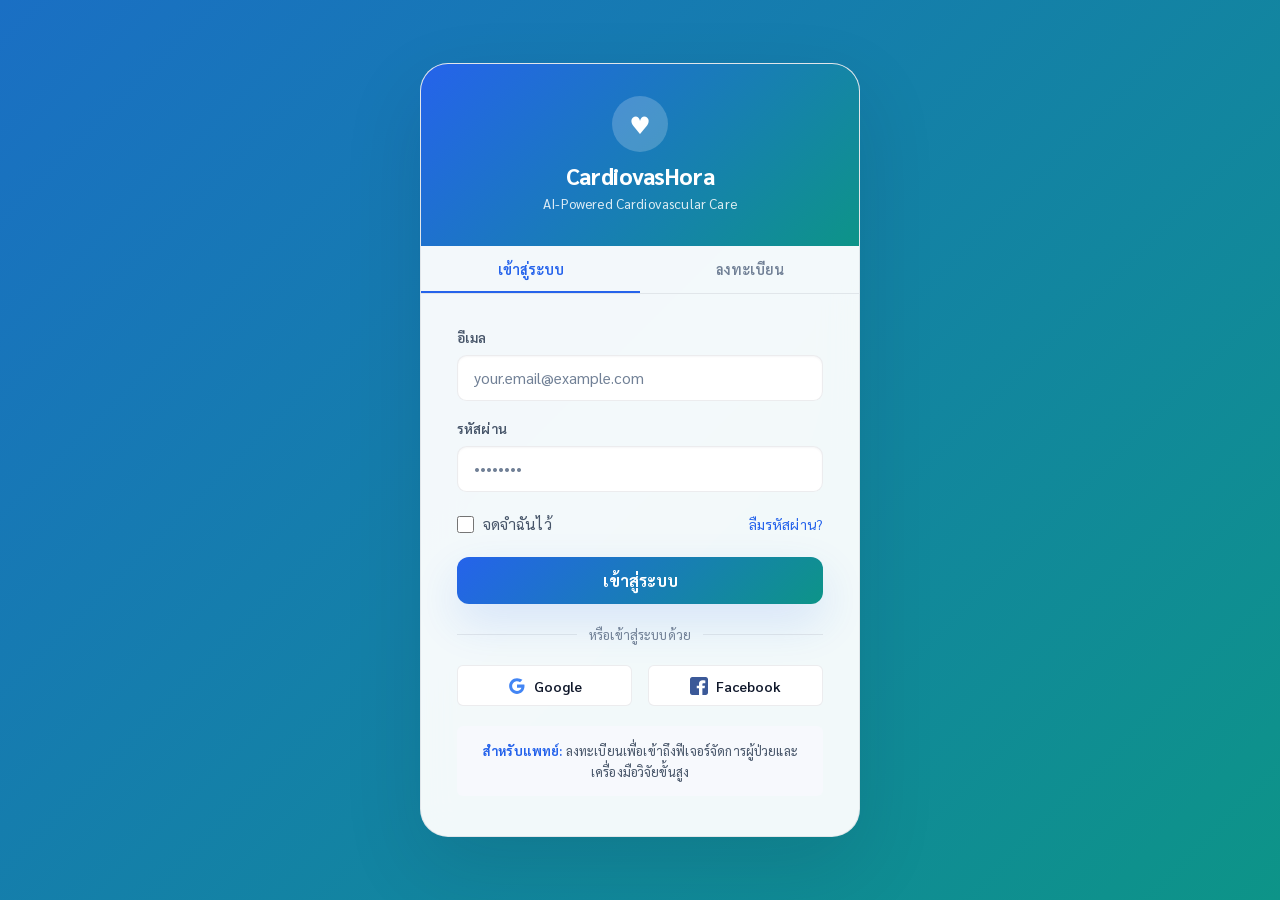
==== index.html @ c4a55812 "First Commit Website" ====
﻿<!DOCTYPE html>
<html lang="th">
<head>
  <meta charset="UTF-8">
  <meta name="viewport" content="width=device-width, initial-scale=1.0">
  <meta name="description" content="CardiovasHora — AI-Powered Cardiovascular Risk Prediction สำหรับแพทย์">
  <title>CardiovasHora | AI Cardiovascular Risk Assessment</title>
  <!-- Google Fonts -->
  <link rel="preconnect" href="https://fonts.googleapis.com">
  <link rel="preconnect" href="https://fonts.gstatic.com" crossorigin>
  <link href="https://fonts.googleapis.com/css2?family=Sarabun:wght@300;400;500;600;700;800;900&display=swap" rel="stylesheet">
  <!-- Main stylesheet -->
  <link rel="stylesheet" href="style.css">
</head>
<body>

<!-- ════════════════════════════════════════════════════════════
     NAVIGATION BAR
     ════════════════════════════════════════════════════════════ -->
<nav class="navbar" id="navbar" style="display:none" role="navigation" aria-label="Main navigation">
  <div class="container">
    <!-- Logo -->
    <a href="#intro" data-page="intro" class="nav-logo">
      <div class="logo-icon">♥</div>
      CardiovasHora
    </a>

    <!-- Desktop nav links -->
    <ul class="nav-links" role="list">
      <li><a href="#assessment" data-page="assessment">📋 ประเมินความเสี่ยง</a></li>
      <li><a href="#chatbot"    data-page="chatbot">🤖 AI Chatbot</a></li>
      <li><a href="#dashboard"  data-page="dashboard">📊 Dashboard</a></li>
    </ul>

    <!-- Actions -->
    <div class="nav-actions">
      <button class="btn-darkmode" aria-label="Toggle dark mode">🌙</button>
      <button id="logout-btn" class="btn btn-outline" style="font-size:0.82rem;padding:0.45rem 1rem">ออกจากระบบ</button>
      <!-- Hamburger -->
      <button class="nav-hamburger" id="hamburger-btn" aria-label="Open menu" aria-expanded="false">
        <span></span><span></span><span></span>
      </button>
    </div>
  </div>
</nav>

<!-- Mobile dropdown nav -->
<div id="mobile-nav" class="mobile-nav" role="navigation" aria-label="Mobile navigation">
  <a href="#assessment" data-page="assessment">📋 ประเมินความเสี่ยง</a>
  <a href="#chatbot"    data-page="chatbot">🤖 AI Chatbot</a>
  <a href="#dashboard"  data-page="dashboard">📊 Dashboard</a>
</div>


<!-- ════════════════════════════════════════════════════════════
     PAGE: LOGIN
     ════════════════════════════════════════════════════════════ -->
<section id="page-login" class="page active" aria-label="Login page">
  <div class="login-page">
    <div class="login-card">
      <!-- Card header -->
      <div class="login-header">
        <div class="logo-circle">♥</div>
        <h1>CardiovasHora</h1>
        <p>AI-Powered Cardiovascular Care</p>
      </div>

      <!-- Tabs -->
      <div class="login-tabs" role="tablist">
        <button class="login-tab active" role="tab" aria-selected="true">เข้าสู่ระบบ</button>
        <button class="login-tab"        role="tab" aria-selected="false">ลงทะเบียน</button>
      </div>

      <!-- Login form -->
      <div class="login-body">
        <form id="login-form" novalidate>
          <!-- Email -->
          <div class="form-group" style="margin-bottom:1rem">
            <label class="form-label" for="login-email">อีเมล</label>
            <input type="email" id="login-email" placeholder="your.email@example.com"
                   autocomplete="email" required>
            <span class="form-error" id="email-error" role="alert"></span>
          </div>
          <!-- Password -->
          <div class="form-group" style="margin-bottom:1.25rem">
            <label class="form-label" for="login-password">รหัสผ่าน</label>
            <input type="password" id="login-password" placeholder="••••••••"
                   autocomplete="current-password" required>
            <span class="form-error" id="password-error" role="alert"></span>
          </div>
          <!-- Remember & Forgot -->
          <div class="login-form-meta">
            <label class="remember-label" for="remember-me">
              <input type="checkbox" id="remember-me">
              <span>จดจำฉันไว้</span>
            </label>
            <a href="#" class="link-forgot">ลืมรหัสผ่าน?</a>
          </div>
          <!-- Submit -->
          <button type="submit" id="login-submit" class="btn btn-accent btn-full btn-lg">
            เข้าสู่ระบบ
          </button>
        </form>

        <!-- Or divider -->
        <div class="or-divider">หรือเข้าสู่ระบบด้วย</div>
        <div class="flex gap-2">
          <button class="social-btn">
            <svg width="18" height="18" viewBox="0 0 48 48"><path fill="#4285F4" d="M44.5 20H24v8.5h11.8C34.7 33.9 30 37 24 37c-7.2 0-13-5.8-13-13s5.8-13 13-13c3.1 0 5.9 1.1 8.1 2.9l6.4-6.4C34.6 5.1 29.6 3 24 3 12.4 3 3 12.4 3 24s9.4 21 21 21c10.5 0 20-7.5 20-21 0-1.4-.1-2.7-.5-4z"/></svg>
            Google
          </button>
          <button class="social-btn">
            <svg width="18" height="18" viewBox="0 0 48 48"><path fill="#3b5998" d="M42 0H6C2.7 0 0 2.7 0 6v36c0 3.3 2.7 6 6 6h18V30h-6v-7h6v-5c0-6 3.7-9.3 9-9.3 2.6 0 5.3.5 7.9.9v7.2h-4.4c-2.9 0-3.5 1.4-3.5 3.4V23h7l-1 7h-6v18H42c3.3 0 6-2.7 6-6V6c0-3.3-2.7-6-6-6z"/></svg>
            Facebook
          </button>
        </div>

        <div class="login-info-box">
          <strong>สำหรับแพทย์:</strong> ลงทะเบียนเพื่อเข้าถึงฟีเจอร์จัดการผู้ป่วยและเครื่องมือวิจัยขั้นสูง
        </div>
      </div>
    </div>
  </div>
</section>


<!-- ════════════════════════════════════════════════════════════
     PAGE: INTRO / LANDING
     ════════════════════════════════════════════════════════════ -->
<section id="page-intro" class="page" aria-label="Introduction page">

  <!-- Hero -->
  <div class="intro-hero">
    <div class="container">
      <div class="intro-hero-inner">
        <div>
          <span style="display:inline-flex;align-items:center;gap:0.4rem;padding:0.3rem 0.8rem;background:rgba(37,99,235,.1);color:var(--color-primary);border-radius:20px;font-size:0.78rem;font-weight:700;margin-bottom:1rem">
            ✨ AI-Powered Precision Medicine
          </span>
          <h1>AI-Powered<br>Cardiovascular Risk<br>Prediction</h1>
          <p>ทำนายความเสี่ยงการเสียชีวิตจากโรคหัวใจและหลอดเลือดใน 10 ปี<br>
             โดยใช้การวิเคราะห์ TMAO biomarker และ Machine Learning ขั้นสูง</p>
          <div style="display:flex;gap:1rem;flex-wrap:wrap">
            <button class="btn btn-accent btn-lg" data-page="assessment">
              เริ่มประเมินความเสี่ยง →
            </button>
            <button class="btn btn-outline btn-lg" data-page="chatbot">
              🔬 AI Chatbot
            </button>
          </div>
          <div class="hero-badges" style="margin-top:1.5rem">
            <div class="hero-badge">✅ ผ่านการตรวจสอบทางคลินิก</div>
            <div class="hero-badge">🔒 ปลอดภัยตามมาตรฐาน PDPA</div>
          </div>
        </div>
        <div class="hero-img-card">
          <div class="img-wrap">
           <img src="https://www.meda-clinic.com/wp-content/uploads/2025/08/healthcarevv.jpg" alt="Hero Image">
          </div>
        </div>
      </div>
    </div>
  </div>

  <!-- What is TMAO -->
  <section class="features-section" style="background:var(--bg-surface)">
    <div class="container">
      <h2 class="section-title">TMAO คืออะไร?</h2>
      <p class="section-sub">Trimethylamine N-oxide (TMAO) คือ metabolite ที่เชื่อมโยงกับโรคหัวใจและหลอดเลือด<br>
         ระบบ AI ของเราวิเคราะห์ระดับ TMAO ร่วมกับ biomarkers อื่นๆ เพื่อทำนายความเสี่ยงที่แม่นยำ</p>
      <div class="grid-3">
        <div class="feature-card">
          <div class="feature-icon" style="background:#EBF3FF">📊</div>
          <h3>Biomarker Analysis</h3>
          <p>วิเคราะห์ TMAO และ cardiovascular biomarkers อื่นๆ ด้วยเทคนิคห้องปฏิบัติการขั้นสูง</p>
        </div>
        <div class="feature-card">
          <div class="feature-icon" style="background:#E0F7F4">🤖</div>
          <h3>AI Prediction</h3>
          <p>โมเดล ML (LightGBM) ที่ฝึกด้วยข้อมูลผู้ป่วยหลายพันราย ให้ผลการประเมินเฉพาะบุคคล</p>
        </div>
        <div class="feature-card">
          <div class="feature-icon" style="background:#F3E8FF">❤️</div>
          <h3>Prevention Plans</h3>
          <p>คำแนะนำป้องกันเฉพาะบุคคลด้านการปรับพฤติกรรมการใช้ชีวิต โภชนาการ และการดูแลสุขภาพเชิงรุก</p>
        </div>
      </div>
    </div>
  </section>

  <!-- How it works -->
  <section class="how-it-works">
    <div class="container">
      <h2 class="section-title">วิธีการใช้งาน</h2>
      <p class="section-sub">ง่าย รวดเร็ว และแม่นยำ</p>
      <div class="steps-row">
        <div class="step-how">
          <div class="step-num" style="background:var(--color-primary)">1</div>
          <h3>กรอกข้อมูลสุขภาพ</h3>
          <p>กรอกประวัติการแพทย์ สัญญาณชีพ และผลตรวจทางห้องปฏิบัติการผ่านฟอร์มที่ปลอดภัย</p>
        </div>
        <div class="step-how">
          <div class="step-num" style="background:var(--color-accent)">2</div>
          <h3>AI วิเคราะห์ความเสี่ยง</h3>
          <p>อัลกอริทึม ML ขั้นสูงประมวลผลข้อมูลและคำนวณคะแนนความเสี่ยงโรคหัวใจ 10 ปี</p>
        </div>
        <div class="step-how">
          <div class="step-num" style="background:#9333EA">3</div>
          <h3>รับคำแนะนำ</h3>
          <p>รับแผนป้องกันเฉพาะบุคคลและข้อมูลเชิงลึกที่นำไปใช้งานได้จริงเพื่อปรับปรุงสุขภาพหัวใจ</p>
        </div>
      </div>
    </div>
  </section>

  <!-- Platform Features -->
  <section class="features-section">
    <div class="container">
      <h2 class="section-title">Platform Features</h2>
      <p class="section-sub">เครื่องมือที่ครบครันสำหรับแพทย์และนักวิจัย</p>
        <div class="grid-4">
        <div class="feature-card">
          <div class="feature-icon" style="background:#EBF3FF">🧠</div>
          <h3>AI Prediction</h3>
          <p>Machine learning ขั้นสูงสำหรับการประเมินความเสี่ยงที่แม่นยำ</p>
        </div>
        <div class="feature-card">
          <div class="feature-icon" style="background:#E0F7F4">📈</div>
          <h3>Explainable AI</h3>
          <p>เข้าใจปัจจัยที่มีผลต่อคะแนนความเสี่ยงของผู้ป่วยแต่ละราย</p>
        </div>
        <div class="feature-card">
          <div class="feature-icon" style="background:#FEF3C7">💊</div>
          <h3>Personalized Prevention</h3>
          <p>คำแนะนำเฉพาะบุคคลตามโปรไฟล์ความเสี่ยงของผู้ป่วย</p>
        </div>
        <div class="feature-card">
          <div class="feature-icon" style="background:#F3E8FF">✨</div>
          <h3>Research Chatbot</h3>
          <p>ถามคำถามเกี่ยวกับสุขภาพหัวใจและงานวิจัยล่าสุดได้ทันที</p>
        </div>
      </div>
    </div>
  </section>

  <!-- CTA -->
  <section class="cta-section">
    <div class="container">
      <div class="cta-box">
        <h2>พร้อมประเมินสุขภาพหัวใจแล้วหรือยัง?</h2>
        <p>เริ่มต้นประเมินความเสี่ยงโรคหัวใจด้วย AI ได้ฟรีทันที</p>
        <button class="btn btn-lg" style="background:rgba(255,255,255,.2);color:#fff;border:2px solid rgba(255,255,255,.5)" data-page="assessment">
          เริ่มประเมินฟรี →
        </button>
      </div>
    </div>
  </section>

  <!-- Footer -->
  <footer class="site-footer">
    <div class="container">
      <div class="footer-grid">
        <div class="footer-brand">
          <h3>♥ CardiovasHora</h3>
          <p>AI-powered cardiovascular risk prediction platform สำหรับบุคลากรทางการแพทย์</p>
        </div>
        <div class="footer-col">
          <h4>Platform</h4>
          <a href="#assessment" data-page="assessment">Risk Assessment</a>
          <a href="#chatbot"    data-page="chatbot">AI Chatbot</a>
          <a href="#dashboard"  data-page="dashboard">For Doctors</a>
        </div>
        <div class="footer-col">
          <h4>Resources</h4>
          <a href="#">Research</a>
          <a href="#">Documentation</a>
          <a href="#">API</a>
        </div>
        <div class="footer-col">
          <h4>Company</h4>
          <a href="#">About</a>
          <a href="#">Privacy</a>
          <a href="#">Terms</a>
        </div>
      </div>
      <div class="footer-bottom">
        <p><span class="footer-disclaimer">Medical Disclaimer:</span>
           แพลตฟอร์มนี้มีไว้เพื่อเป็นข้อมูลอ้างอิงเท่านั้น ไม่ใช่คำแนะนำทางการแพทย์</p>
        <p style="margin-top:0.5rem">© 2026 CardiovasHora. All rights reserved.</p>
      </div>
    </div>
  </footer>
</section>


<!-- ════════════════════════════════════════════════════════════
     PAGE: PATIENT ASSESSMENT FORM (Multi-step)
     ════════════════════════════════════════════════════════════ -->
<section id="page-assessment" class="page" aria-label="Risk Assessment Form">
  <div class="form-page">
    <div class="container">
      <h1 class="form-page-title">Cardiovascular Risk Assessment</h1>
      <p class="form-page-sub">กรอกข้อมูลครบทุกขั้นตอนเพื่อรับการวิเคราะห์ความเสี่ยงเฉพาะบุคคล</p>

      <!-- ── Section 1: Personal Information ── -->
      <div class="form-card form-step" id="step-personal">
        <h2 style="font-size:1.15rem;font-weight:700;margin-bottom:1.5rem">ข้อมูลส่วนตัว</h2>
        <div class="form-row">
          <div class="form-group">
            <label class="form-label" for="p-age">อายุ (ปี) <span style="color:red">*</span></label>
            <input type="number" id="p-age" placeholder="เช่น 45" min="18" max="120">
          </div>
          <div class="form-group">
            <label class="form-label" for="p-sex">เพศ <span style="color:red">*</span></label>
            <select id="p-sex">
              <option value="">เลือกเพศ</option>
              <option value="male">ชาย</option>
              <option value="female">หญิง</option>
            </select>
          </div>
        </div>
        <div class="form-row" style="margin-top:1rem">
          <div class="form-group">
            <label class="form-label" for="p-weight">น้ำหนัก (กก.) <span style="color:red">*</span></label>
            <input type="number" id="p-weight" placeholder="เช่น 75" min="20" max="300" step="0.1">
          </div>
          <div class="form-group">
            <label class="form-label" for="p-height">ส่วนสูง (ซม.) <span style="color:red">*</span></label>
            <input type="number" id="p-height" placeholder="เช่น 175" min="100" max="250">
          </div>
        </div>
        <div class="info-banner blue" style="margin-top:1rem">
          ℹ️ ค่า BMI จะถูกคำนวณอัตโนมัติ: BMI = น้ำหนัก(กก.) / ส่วนสูง(ม.)²
          <span id="bmi-display" style="font-weight:700;margin-left:0.5rem"></span>
        </div>
      </div>

      <!-- ── Section 2: Vital Signs ── -->
      <div class="form-card form-step" id="step-vitals">
        <h2 style="font-size:1.15rem;font-weight:700;margin-bottom:1.5rem">สัญญาณชีพ</h2>
        <div class="form-row">
          <div class="form-group">
            <label class="form-label" for="v-sbp">ความดันโลหิต Systolic (mmHg)</label>
            <input type="number" id="v-sbp" placeholder="เช่น 120" min="60" max="300">
          </div>
          <div class="form-group">
            <label class="form-label" for="v-dbp">ความดันโลหิต Diastolic (mmHg)</label>
            <input type="number" id="v-dbp" placeholder="เช่น 80" min="40" max="200">
          </div>
        </div>
        <div class="form-row" style="margin-top:1rem">
          <div class="form-group">
            <label class="form-label" for="v-hr">อัตราการเต้นหัวใจ (ครั้ง/นาที)</label>
            <input type="number" id="v-hr" placeholder="เช่น 72" min="30" max="250">
          </div>
          <div class="form-group">
            <label class="form-label" for="v-spo2">ความอิ่มตัวของออกซิเจน SpO₂ (%)</label>
            <input type="number" id="v-spo2" placeholder="เช่น 98" min="50" max="100" step="0.1">
          </div>
        </div>
        <div class="info-banner accent" style="margin-top:1rem">
          📊 ค่าปกติ: BP 90–120/60–80 mmHg | HR 60–100 ครั้ง/นาที | SpO₂ 95–100%
        </div>
      </div>

      <!-- ── Section 3: Medical History ── -->
      <div class="form-card form-step" id="step-history">
        <h2 style="font-size:1.15rem;font-weight:700;margin-bottom:1.5rem">ประวัติการแพทย์</h2>

        <!-- Radio group helper -->
        <div id="history-questions" style="display:flex;flex-direction:column;gap:0.75rem">
          <!-- Rows generated inline for clarity -->
          <div style="display:flex;align-items:center;justify-content:space-between;padding:1rem;background:var(--bg-elevated);border-radius:var(--radius-sm)">
            <span style="font-size:0.9rem;font-weight:500">คุณมีโรคเบาหวาน (Diabetes) หรือไม่?</span>
            <div style="display:flex;gap:1.5rem">
              <label style="display:flex;align-items:center;gap:0.4rem;cursor:pointer;font-size:0.88rem">
                <input type="radio" name="h-dm"    id="h-dm"    value="yes"> ใช่
              </label>
              <label style="display:flex;align-items:center;gap:0.4rem;cursor:pointer;font-size:0.88rem">
                <input type="radio" name="h-dm"    value="no" checked> ไม่ใช่
              </label>
            </div>
          </div>
          <div style="display:flex;align-items:center;justify-content:space-between;padding:1rem;background:var(--bg-elevated);border-radius:var(--radius-sm)">
            <span style="font-size:0.9rem;font-weight:500">คุณมีโรคความดันโลหิตสูง (Hypertension) หรือไม่?</span>
            <div style="display:flex;gap:1.5rem">
              <label style="display:flex;align-items:center;gap:0.4rem;cursor:pointer;font-size:0.88rem">
                <input type="radio" name="h-ht"    id="h-ht"    value="yes"> ใช่
              </label>
              <label style="display:flex;align-items:center;gap:0.4rem;cursor:pointer;font-size:0.88rem">
                <input type="radio" name="h-ht"    value="no" checked> ไม่ใช่
              </label>
            </div>
          </div>
          <div style="display:flex;align-items:center;justify-content:space-between;padding:1rem;background:var(--bg-elevated);border-radius:var(--radius-sm)">
            <span style="font-size:0.9rem;font-weight:500">คุณสูบบุหรี่หรือไม่?</span>
            <div style="display:flex;gap:1.5rem">
              <label style="display:flex;align-items:center;gap:0.4rem;cursor:pointer;font-size:0.88rem">
                <input type="radio" name="h-smoke"  id="h-smoke" value="yes"> ใช่
              </label>
              <label style="display:flex;align-items:center;gap:0.4rem;cursor:pointer;font-size:0.88rem">
                <input type="radio" name="h-smoke"  value="no" checked> ไม่ใช่
              </label>
            </div>
          </div>
          <div style="display:flex;align-items:center;justify-content:space-between;padding:1rem;background:var(--bg-elevated);border-radius:var(--radius-sm)">
            <span style="font-size:0.9rem;font-weight:500">คุณดื่มแอลกอฮอล์เป็นประจำหรือไม่?</span>
            <div style="display:flex;gap:1.5rem">
              <label style="display:flex;align-items:center;gap:0.4rem;cursor:pointer;font-size:0.88rem">
                <input type="radio" name="h-alc"   id="h-alc"   value="yes"> ใช่
              </label>
              <label style="display:flex;align-items:center;gap:0.4rem;cursor:pointer;font-size:0.88rem">
                <input type="radio" name="h-alc"   value="no" checked> ไม่ใช่
              </label>
            </div>
          </div>
          <div style="display:flex;align-items:center;justify-content:space-between;padding:1rem;background:var(--bg-elevated);border-radius:var(--radius-sm)">
            <span style="font-size:0.9rem;font-weight:500">คุณมีโรคไต (Kidney Disease) หรือไม่?</span>
            <div style="display:flex;gap:1.5rem">
              <label style="display:flex;align-items:center;gap:0.4rem;cursor:pointer;font-size:0.88rem">
                <input type="radio" name="h-ckd"   id="h-ckd"   value="yes"> ใช่
              </label>
              <label style="display:flex;align-items:center;gap:0.4rem;cursor:pointer;font-size:0.88rem">
                <input type="radio" name="h-ckd"   value="no" checked> ไม่ใช่
              </label>
            </div>
          </div>
        </div>
      </div>

      <!-- ── Section 4: Laboratory Data ── -->
      <div class="form-card form-step" id="step-lab">
        <div style="display:flex;align-items:center;justify-content:space-between;margin-bottom:1.5rem">
          <h2 style="font-size:1.15rem;font-weight:700">ผลตรวจห้องปฏิบัติการ</h2>

        </div>
        <div class="form-row">
          <div class="form-group">
            <label class="form-label" for="l-tmao">TMAO (μmol/L) <span style="color:red">*</span></label>
            <input type="number" id="l-tmao" placeholder="เช่น 4.5" min="0" max="100" step="0.1">
          </div>
          <div class="form-group">
            <label class="form-label" for="l-ldl">LDL Cholesterol (mg/dL)</label>
            <input type="number" id="l-ldl" placeholder="เช่น 100" min="0">
          </div>
        </div>
        <div class="form-row" style="margin-top:1rem">
          <div class="form-group">
            <label class="form-label" for="l-hdl">HDL Cholesterol (mg/dL)</label>
            <input type="number" id="l-hdl" placeholder="เช่น 50" min="0">
          </div>
          <div class="form-group">
            <label class="form-label" for="l-tg">Triglycerides (mg/dL)</label>
            <input type="number" id="l-tg" placeholder="เช่น 150" min="0">
          </div>
        </div>
        <div class="form-row" style="margin-top:1rem">
          <div class="form-group">
            <label class="form-label" for="l-hba1c">HbA1c (%)</label>
            <input type="number" id="l-hba1c" placeholder="เช่น 5.5" min="0" max="20" step="0.1">
          </div>
          <div class="form-group">
            <label class="form-label" for="l-creat">Creatinine (mg/dL)</label>
            <input type="number" id="l-creat" placeholder="เช่น 1.0" min="0" step="0.01">
          </div>
        </div>
        <div class="form-group" style="margin-top:1rem">
          <label class="form-label" for="l-hscrp">hs-CRP (mg/L)</label>
          <input type="number" id="l-hscrp" placeholder="เช่น 1.5" min="0" step="0.1">
        </div>
        <div class="info-banner accent" style="margin-top:1.25rem">
          ⚠️ <strong>TMAO คือ biomarker หลัก</strong> — ระดับ TMAO ที่สูงสัมพันธ์กับความเสี่ยงโรคหัวใจที่เพิ่มขึ้น ค่าปกติ: 2–6 μmol/L
        </div>
      </div>

      <!-- Submit Button -->
      <div class="form-nav-btns" style="max-width:700px;margin:1.5rem auto 0;justify-content:center;">
        <button class="btn btn-accent btn-lg" id="assessment-submit">
          ประเมินผลความเสี่ยง
        </button>
      </div>

    </div>
  </div>
</section>


<!-- ════════════════════════════════════════════════════════════
     PAGE: DASHBOARD
     ════════════════════════════════════════════════════════════ -->
<section id="page-dashboard" class="page" aria-label="Doctor Dashboard">

  <!-- Header -->
  <div class="dash-header">
    <div class="container">
      <div class="flex-between">
        <div>
          <h1 class="dash-title">AI Risk Assessment Results &amp; Dashboard</h1>
          <p class="dash-sub">Analytics and insights for cardiovascular risk assessment</p>
        </div>
        <div class="flex gap-2">
          <button class="btn btn-outline" style="font-size:0.82rem">🔍 Filter</button>
          <button class="btn btn-accent" style="font-size:0.82rem">⬇️ Export</button>
        </div>
      </div>
    </div>
  </div>

  <div class="dash-content">
    <div class="container">

      <!-- AI Risk Assessment Results Section -->
      <div style="margin-bottom:2rem">
        <h2 style="font-size:1.5rem;font-weight:700;margin-bottom:0.5rem">AI Risk Assessment Results</h2>
        <p style="color:var(--text-muted);margin-bottom:1.5rem">Your personalized cardiovascular risk analysis and recommendations</p>
        
        <!-- Result Card -->
        <div style="background:linear-gradient(135deg,#FF6B35 0%,#F7350F 100%);border-radius:var(--radius-lg);padding:2rem;color:white;margin-bottom:1.5rem">
          <div style="display:grid;grid-template-columns:1fr 1fr;gap:2rem;align-items:center">
            <!-- Left: Risk Gauge -->
            <div style="display:flex;flex-direction:column;align-items:center;justify-content:center">
              <h3 style="display:flex;align-items:center;gap:0.5rem;margin-bottom:1.5rem;font-size:1.1rem">
                <span>❤️</span> 10-Year Cardiovascular Mortality Risk
              </h3>
              <div style="position:relative;width:150px;height:150px;margin-bottom:1rem">
                <svg viewBox="0 0 100 100" style="width:100%;height:100%;transform:rotate(-90deg)">
                  <circle cx="50" cy="50" r="45" fill="none" stroke="rgba(255,255,255,0.2)" stroke-width="8"/>
                  <circle cx="50" cy="50" r="45" fill="none" stroke="white" stroke-width="8" stroke-dasharray="141 314" stroke-linecap="round"/>
                </svg>
                <div style="position:absolute;inset:0;display:flex;flex-direction:column;align-items:center;justify-content:center">
                  <div style="font-size:2.5rem;font-weight:800">32%</div>
                  <div style="font-size:0.9rem;opacity:0.9">High Risk</div>
                </div>
              </div>
            </div>
            
            <!-- Right: Info Boxes -->
            <div style="display:flex;flex-direction:column;gap:1rem">
              <div style="background:rgba(255,255,255,0.15);border:1px solid rgba(255,255,255,0.3);border-radius:var(--radius-md);padding:1.2rem">
                <div style="display:flex;align-items:center;gap:0.5rem;margin-bottom:0.5rem;font-size:0.9rem;opacity:0.9">
                  <span>🎯</span> AI Confidence Score
                </div>
                <div style="font-size:2rem;font-weight:700">94%</div>
                <div style="font-size:0.8rem;opacity:0.85;margin-top:0.3rem">High confidence prediction based on your data</div>
              </div>
              <div style="background:rgba(255,255,255,0.15);border:1px solid rgba(255,255,255,0.3);border-radius:var(--radius-md);padding:1.2rem">
                <div style="display:flex;align-items:center;gap:0.5rem;margin-bottom:0.5rem;font-size:0.9rem;opacity:0.9">
                  <span>⚠️</span> Risk Interpretation
                </div>
                <div style="font-size:0.95rem;line-height:1.5">Immediate consultation with a cardiologist is recommended</div>
              </div>
            </div>
          </div>
          
          <!-- Action Buttons -->
          <div style="display:flex;gap:1rem;margin-top:1.5rem;flex-wrap:wrap">
            <button class="btn" style="background:rgba(255,255,255,0.2);color:white;border:1px solid rgba(255,255,255,0.4);font-weight:600">
              ⬇️ Download PDF Report
            </button>
            <button class="btn" style="background:rgba(255,255,255,0.2);color:white;border:1px solid rgba(255,255,255,0.4);font-weight:600">
              👨‍⚕️ Share with Doctor
            </button>
            <button class="btn" style="background:rgba(255,255,255,0.2);color:white;border:1px solid rgba(255,255,255,0.4);font-weight:600">
              🔄 Reassess Risk
            </button>
          </div>
        </div>

        <!-- Personalized Recommendations -->
        <h3 style="font-size:1.2rem;font-weight:700;margin-bottom:1rem">Personalized Recommendations</h3>
        <div style="display:grid;grid-template-columns:repeat(3,1fr);gap:1.5rem;margin-bottom:1.5rem">
          <!-- Nutrition Card -->
          <div class="card">
            <div style="display:flex;align-items:center;gap:0.8rem;margin-bottom:1rem">
              <div style="width:40px;height:40px;background:#10B981;border-radius:8px;display:flex;align-items:center;justify-content:center;font-size:1.3rem">✅</div>
              <h4 style="font-weight:700;font-size:1rem">Nutrition</h4>
            </div>
            <ul style="font-size:0.9rem;line-height:1.8;color:var(--text-muted)">
              <li style="margin-bottom:0.5rem">• Reduce red meat intake (lowers TMAO)</li>
              <li style="margin-bottom:0.5rem">• Increase omega-3 fatty acids</li>
              <li style="margin-bottom:0.5rem">• Mediterranean diet recommended</li>
              <li>• Limit processed foods</li>
            </ul>
          </div>

          <!-- Exercise Card -->
          <div class="card">
            <div style="display:flex;align-items:center;gap:0.8rem;margin-bottom:1rem">
              <div style="width:40px;height:40px;background:#2563EB;border-radius:8px;display:flex;align-items:center;justify-content:center;font-size:1.3rem">🏃</div>
              <h4 style="font-weight:700;font-size:1rem">Exercise</h4>
            </div>
            <ul style="font-size:0.9rem;line-height:1.8;color:var(--text-muted)">
              <li style="margin-bottom:0.5rem">• 150 min moderate aerobic activity/week</li>
              <li style="margin-bottom:0.5rem">• Strength training 2x per week</li>
              <li style="margin-bottom:0.5rem">• Walking 10,000 steps daily</li>
              <li>• Reduce sedentary time</li>
            </ul>
          </div>

          <!-- Lifestyle Card -->
          <div class="card">
            <div style="display:flex;align-items:center;gap:0.8rem;margin-bottom:1rem">
              <div style="width:40px;height:40px;background:#9333EA;border-radius:8px;display:flex;align-items:center;justify-content:center;font-size:1.3rem">💜</div>
              <h4 style="font-weight:700;font-size:1rem">Lifestyle</h4>
            </div>
            <ul style="font-size:0.9rem;line-height:1.8;color:var(--text-muted)">
              <li style="margin-bottom:0.5rem">• Quit smoking immediately</li>
              <li style="margin-bottom:0.5rem">• Stress management techniques</li>
              <li style="margin-bottom:0.5rem">• 7–9 hours quality sleep</li>
              <li>• Regular health check-ups</li>
            </ul>
          </div>
        </div>

        <!-- Next Steps Info -->
        <div style="background:var(--bg-elevated);border-left:4px solid var(--color-primary);border-radius:var(--radius-md);padding:1rem;font-size:0.95rem">
          <strong style="color:var(--color-primary)">📅 Next Steps:</strong> <span style="color:var(--text-muted)">Schedule an appointment with a cardiologist to discuss these results and create a comprehensive prevention plan. Consider starting statin therapy and implementing dietary changes to lower TMAO levels.</span>
        </div>
        </div>

      <div style="margin-top:1.5rem">
        <h1 class="dash-title">Doctor &amp; Researcher Dashboard</h1>
        <p class="dash-sub">Analytics and insights for cardiovascular risk assessment</p>
      </div>

      <!-- Charts row 1: Stats + Risk Distribution -->
      <div class="grid-2" style="margin-bottom:1.5rem;align-items:stretch">
        <div class="card">
          <div class="card-header">
            <span class="card-title">Risk Distribution</span>
            <button class="btn btn-outline" style="font-size:0.75rem;padding:0.3rem 0.8rem">⬇️ Export</button>
          </div>
          <div id="donut-chart" style="flex:1"></div>
        </div>
        <div id="stat-cards" style="display:grid;grid-template-columns:1fr 1fr 1fr;gap:1rem">
          <!-- Rendered by Dashboard.renderStats() -->
          <div class="stat-card skeleton" style="height:150px"></div>
          <div class="stat-card skeleton" style="height:150px"></div>
          <div class="stat-card skeleton" style="height:150px"></div>
        </div>
      </div>

      <!-- Recent Assessments Table -->
      <div class="card">
        <div class="card-header">
          <span class="card-title">Recent Assessments</span>
          <div class="flex gap-2">
            <div class="search-bar">
              <span class="search-icon">🔍</span>
              <input type="text" id="patient-search" placeholder="ค้นหาผู้ป่วย..." aria-label="Search patients">
            </div>
            <button class="btn btn-outline" style="font-size:0.8rem">Filter</button>
            <button class="btn btn-outline" style="font-size:0.8rem">Export</button>
          </div>
        </div>
        <div style="overflow-x:auto">
          <table class="data-table" role="table" aria-label="Recent patient assessments">
            <thead>
              <tr>
                <th>Assessment ID</th>
                <th>ชื่อผู้ป่วย</th>
                <th>อายุ</th>
                <th>Risk Score</th>
                <th>Risk Level</th>
                <th>วันที่</th>
                <th>Actions</th>
              </tr>
            </thead>
            <tbody id="patient-tbody">
              <!-- Rendered by Dashboard.renderTable() -->
            </tbody>
          </table>
        </div>
      </div>

    </div>
  </div>
</section>


<!-- ════════════════════════════════════════════════════════════
     PAGE: AI CHATBOT
     ════════════════════════════════════════════════════════════ -->
<section id="page-chatbot" class="page" aria-label="AI Research Chatbot">
  <div class="chat-layout">

    <!-- Sidebar -->
    <aside class="chat-sidebar" aria-label="Chat suggestions">
      <div>
        <div class="chat-sidebar-title">✨ AI Research Assistant</div>
        <p style="font-size:0.8rem;color:var(--text-muted);margin-top:0.25rem">ถามคำถามเกี่ยวกับสุขภาพหัวใจและงานวิจัย</p>
      </div>

      <!-- Suggested prompts -->
      <div>
        <p class="sidebar-section-label">💡 Suggested Prompts</p>
        <div style="display:flex;flex-direction:column;gap:0.4rem">
          <button class="prompt-chip">TMAO กับโรคหัวใจสัมพันธ์กันอย่างไร?</button>
          <button class="prompt-chip">สรุปงานวิจัย cardiovascular ล่าสุด</button>
          <button class="prompt-chip">แนะนำกลยุทธ์ป้องกันสำหรับ TMAO สูง</button>
          <button class="prompt-chip">ML ทำนายความเสี่ยงโรคหัวใจอย่างไร?</button>
          <button class="prompt-chip">ทางเลือกการรักษาโรคหัวใจล่าสุด?</button>
        </div>
      </div>

      <!-- Recent research -->
      <div>
        <p class="sidebar-section-label">📚 Recent Research</p>
        <div class="research-item">
          <div class="research-item-title">TMAO and Cardiovascular Disease Risk</div>
          <div class="research-item-meta">Nature Medicine • 2024</div>
        </div>
        <div class="research-item">
          <div class="research-item-title">Machine Learning in Cardiovascular Risk Prediction</div>
          <div class="research-item-meta">JAMA Cardiology • 2025</div>
        </div>
        <div class="research-item">
          <div class="research-item-title">LightGBM for Clinical Risk Scoring</div>
          <div class="research-item-meta">Lancet Digital Health • 2025</div>
        </div>
      </div>

      <!-- Disclaimer -->
      <div style="margin-top:auto;padding:0.75rem;background:var(--bg-elevated);border-radius:var(--radius-sm);font-size:0.75rem;color:var(--text-muted)">
        📄 AI นี้ใช้ข้อมูลจากเอกสารวิทยาศาสตร์และวรรณกรรมการแพทย์เพื่อให้คำตอบที่มีหลักฐานสนับสนุน
      </div>
    </aside>

    <!-- Main chat area -->
    <div class="chat-main">
      <!-- Messages -->
      <div class="chat-messages" id="chat-messages" role="log" aria-label="Chat messages" aria-live="polite">
        <!-- Messages rendered by Chatbot.init() -->
      </div>

      <!-- Input area -->
      <div class="chat-input-area">
        <div class="chat-input-row">
          <input type="text" id="chat-input"
                 placeholder="ถามเกี่ยวกับสุขภาพหัวใจและ TMAO..."
                 aria-label="Type your message"
                 autocomplete="off">
          <button class="chat-send-btn" id="chat-send" aria-label="Send message">➤</button>
        </div>
        <p class="chat-disclaimer">AI responses are for informational purposes only and not medical advice</p>
      </div>
    </div>

  </div>
</section>


<!-- ── Main JS ─────────────────────────────────────────────── -->
<script src="app.js"></script>
</body>
</html>
---- style.css ----
/* ============================================================
   CardiovasHora — styles.css
   Design tokens, base, layout, components, dark mode, responsive
   ============================================================ */

/* ── 1. DESIGN TOKENS (CSS Custom Properties) ─────────────── */
:root {
  /* Brand palette */
  --color-primary:       #2563EB;   /* Cobalt blue */
  --color-primary-dark:  #1D4ED8;
  --color-accent:        #0D9488;   /* Teal */
  --color-accent-light:  #14B8A6;
  --color-accent-glow:   rgba(13, 148, 136, 0.15);

  /* Gradient hero */
  --gradient-hero: linear-gradient(135deg, #1a6fc4 0%, #0d9488 100%);
  --gradient-card: linear-gradient(135deg, #2563EB 0%, #0D9488 100%);

  /* Risk colours */
  --risk-low:       #10B981;
  --risk-moderate:  #F59E0B;
  --risk-high:      #EF4444;
  --risk-veryhigh:  #DC2626;

  /* Neutral scale — Light mode */
  --bg-base:        #F0F4F8;
  --bg-surface:     #FFFFFF;
  --bg-elevated:    #F7F9FD;
  --bg-nav:         #FFFFFF;
  --border:         rgba(15,23,42,.08);
  --text-primary:   #0F172A;
  --text-secondary: #475569;
  --text-muted:     #718096;
  --shadow-sm:      0 12px 30px rgba(15,23,42,.06);
  --shadow-md:      0 20px 60px rgba(15,23,42,.09);
  --shadow-lg:      0 30px 90px rgba(15,23,42,.12);
  --surface-glow:   rgba(37,99,235,.08);

  /* Typography */
  --font-display: 'Sarabun', 'Inter', 'Segoe UI', system-ui, sans-serif;
  --font-body:    'Sarabun', 'Inter', 'Segoe UI', system-ui, sans-serif;
  --font-mono:    'JetBrains Mono', 'Fira Code', monospace;

  /* Spacing */
  --radius-sm:  6px;
  --radius-md:  12px;
  --radius-lg:  20px;
  --radius-xl:  28px;

  /* Transitions */
  --transition: 0.2s ease;
}

/* ── Dark Mode tokens ─────────────────────────────────────── */
[data-theme="dark"] {
  --bg-base:        #070B16;
  --bg-surface:     rgba(15,23,42,.96);
  --bg-elevated:    rgba(8,18,35,.96);
  --bg-nav:         rgba(10,18,36,.98);
  --border:         rgba(255,255,255,.08);
  --text-primary:   #F8FAFC;
  --text-secondary: #CBD5E1;
  --text-muted:     #94A3B8;
  --shadow-sm:      0 10px 28px rgba(0,0,0,.35);
  --shadow-md:      0 18px 50px rgba(0,0,0,.45);
  --shadow-lg:      0 30px 90px rgba(0,0,0,.55);
}

[data-theme="dark"] .login-page {
  background: linear-gradient(180deg, rgba(7,11,22,.95) 0%, rgba(10,18,36,.96) 50%, rgba(7,11,22,.98) 100%);
}

[data-theme="dark"] .login-header {
  background: linear-gradient(135deg, rgba(37,99,235,.96) 0%, rgba(13,148,136,.92) 100%);
}

[data-theme="dark"] input,
[data-theme="dark"] select,
[data-theme="dark"] textarea {
  background: rgba(255,255,255,.05);
  border-color: rgba(255,255,255,.1);
  color: var(--text-primary);
  box-shadow: inset 0 1px 2px rgba(255,255,255,.05);
}

[data-theme="dark"] input:focus,
[data-theme="dark"] select:focus,
[data-theme="dark"] textarea:focus {
  border-color: rgba(37,99,235,.6);
  box-shadow: 0 0 0 3px rgba(37,99,235,.18);
}

[data-theme="dark"] .btn-outline {
  background: rgba(255,255,255,.04);
  border-color: rgba(255,255,255,.12);
  color: var(--text-primary);
}

/* ── 2. RESET & BASE ──────────────────────────────────────── */
*, *::before, *::after { box-sizing: border-box; margin: 0; padding: 0; }

html { scroll-behavior: smooth; font-size: 16px; color-scheme: light; }

body {
  font-family: var(--font-body);
  font-weight: 400;
  letter-spacing: 0.01em;
  background: var(--bg-base);
  color: var(--text-primary);
  line-height: 1.65;
  transition: background var(--transition), color var(--transition);
  min-height: 100vh;
  text-rendering: optimizeLegibility;
  -webkit-font-smoothing: antialiased;
  -moz-osx-font-smoothing: grayscale;
}

[data-theme="dark"] html { color-scheme: dark; }

[data-theme="dark"] body {
  background: radial-gradient(circle at top left, rgba(37,99,235,.14), transparent 22%),
              radial-gradient(circle at bottom right, rgba(16,185,129,.1), transparent 20%),
              var(--bg-base);
}

img { max-width: 100%; display: block; }
a { color: inherit; text-decoration: none; }
button { cursor: pointer; font-family: inherit; border: none; outline: none; }
input, select, textarea {
  font-family: inherit;
  color: var(--text-primary);
  background: rgba(255,255,255,.92);
  border: 1px solid var(--border);
  border-radius: calc(var(--radius-md) * 0.8);
  padding: 0.75rem 1rem;
  width: 100%;
  font-size: 0.96rem;
  transition: border-color var(--transition), box-shadow var(--transition), transform var(--transition);
  outline: none;
  box-shadow: inset 0 1px 2px rgba(15,23,42,.04);
  backdrop-filter: blur(10px);
}
input:focus, select:focus, textarea:focus {
  border-color: var(--color-accent);
  box-shadow: 0 10px 30px rgba(13,148,136,.18);
}
input::placeholder { color: var(--text-muted); }

h1, h2, h3, h4, h5, h6 {
  font-family: var(--font-display);
  letter-spacing: -0.02em;
  margin: 0;
}

h1 { font-weight: 900; line-height: 1.05; }
h2, h3, h4 { font-weight: 800; }

/* ── 3. LAYOUT UTILITIES ──────────────────────────────────── */
.container { max-width: 1200px; margin: 0 auto; padding: 0 1.5rem; }
.grid-2 { display: grid; grid-template-columns: 1fr 1fr; gap: 1.5rem; }
.grid-3 { display: grid; grid-template-columns: repeat(3, 1fr); gap: 1.5rem; }
.grid-4 { display: grid; grid-template-columns: repeat(4, 1fr); gap: 1.25rem; }
.flex { display: flex; }
.flex-center { display: flex; align-items: center; justify-content: center; }
.flex-between { display: flex; align-items: center; justify-content: space-between; }
.gap-1 { gap: 0.5rem; }
.gap-2 { gap: 1rem; }
.gap-3 { gap: 1.5rem; }
.mt-1 { margin-top: 0.5rem; }
.mt-2 { margin-top: 1rem; }
.mt-3 { margin-top: 1.5rem; }
.text-center { text-align: center; }
.text-sm { font-size: 0.85rem; }
.text-muted { color: var(--text-muted); }
.hidden { display: none !important; }

/* ── 4. PAGE ROUTING ─────────────────────────────────────── */
/* Each page section hidden by default, activated via JS */
.page { display: none; min-height: calc(100vh - 64px); }
.page.active { display: block; }

/* ── 5. NAVIGATION ────────────────────────────────────────── */
.navbar {
  position: sticky;
  top: 0;
  z-index: 100;
  background: var(--bg-nav);
  border-bottom: 1px solid var(--border);
  box-shadow: var(--shadow-sm);
  height: 64px;
  display: flex;
  align-items: center;
  transition: background var(--transition);
}
.navbar .container {
  display: flex;
  align-items: center;
  justify-content: space-between;
  width: 100%;
}
.nav-logo {
  display: flex;
  align-items: center;
  gap: 0.6rem;
  font-weight: 700;
  font-size: 1.15rem;
  color: var(--color-primary);
}
.nav-logo .logo-icon {
  width: 36px; height: 36px;
  background: var(--gradient-card);
  border-radius: 10px;
  display: flex; align-items: center; justify-content: center;
  color: #fff; font-size: 1.1rem;
}
.nav-links {
  display: flex;
  align-items: center;
  gap: 0.25rem;
  list-style: none;
}
.nav-links a {
  display: flex; align-items: center; gap: 0.4rem;
  padding: 0.45rem 0.9rem;
  border-radius: var(--radius-sm);
  font-size: 0.9rem;
  font-weight: 500;
  color: var(--text-secondary);
  transition: background var(--transition), color var(--transition);
}
.nav-links a:hover,
.nav-links a.active {
  background: var(--bg-elevated);
  color: var(--color-primary);
}
.nav-actions {
  display: flex;
  align-items: center;
  gap: 0.75rem;
}

/* Dark mode toggle */
.btn-darkmode {
  width: 38px; height: 38px;
  border-radius: 50%;
  background: var(--bg-elevated);
  border: 1px solid var(--border);
  color: var(--text-secondary);
  font-size: 1rem;
  display: flex; align-items: center; justify-content: center;
  transition: background var(--transition), color var(--transition);
}
.btn-darkmode:hover { background: var(--border); }

/* Hamburger (mobile) */
.nav-hamburger {
  display: none;
  flex-direction: column;
  gap: 5px;
  background: none;
  border: none;
  cursor: pointer;
  padding: 4px;
}
.nav-hamburger span {
  display: block;
  width: 24px; height: 2px;
  background: var(--text-secondary);
  border-radius: 2px;
  transition: var(--transition);
}
.mobile-nav {
  display: none;
  position: fixed;
  top: 64px; left: 0; right: 0;
  background: var(--bg-nav);
  border-bottom: 1px solid var(--border);
  padding: 1rem 1.5rem;
  z-index: 99;
  box-shadow: var(--shadow-md);
}
.mobile-nav.open { display: block; }
.mobile-nav a {
  display: flex; align-items: center; gap: 0.5rem;
  padding: 0.75rem 0;
  border-bottom: 1px solid var(--border);
  color: var(--text-secondary);
  font-weight: 500;
}
.mobile-nav a:last-child { border-bottom: none; }

/* ── 6. BUTTONS ───────────────────────────────────────────── */
.btn {
  display: inline-flex;
  align-items: center;
  justify-content: center;
  gap: 0.4rem;
  padding: 0.9rem 1.75rem;
  border-radius: 999px;
  font-size: 0.95rem;
  font-weight: 700;
  transition: transform var(--transition), box-shadow var(--transition), background var(--transition);
  cursor: pointer;
}
.btn-primary {
  background: var(--color-primary);
  color: #fff;
  border: none;
  box-shadow: 0 18px 45px rgba(37,99,235,.18);
}
.btn-primary:hover { background: var(--color-primary-dark); transform: translateY(-1px); box-shadow: var(--shadow-md); }
.btn-accent {
  background: var(--gradient-card);
  color: #fff;
  border: none;
  box-shadow: 0 18px 45px rgba(37,99,235,.14);
}
.btn-accent:hover { opacity: 0.95; transform: translateY(-1px); box-shadow: var(--shadow-lg); }
.btn-outline {
  background: rgba(255,255,255,.9);
  color: var(--text-primary);
  border: 1.5px solid rgba(15,23,42,.12);
  box-shadow: inset 0 1px 2px rgba(15,23,42,.04);
}
.btn-outline:hover { background: var(--bg-elevated); }
.btn-danger { background: var(--risk-high); color: #fff; border: none; }
.btn-lg { padding: 0.8rem 2rem; font-size: 1rem; border-radius: var(--radius-md); }
.btn-full { width: 100%; }

/* ── 7. CARDS ─────────────────────────────────────────────── */
.card {
  background: var(--bg-surface);
  border: 1px solid var(--border);
  border-radius: var(--radius-lg);
  padding: 1.5rem;
  box-shadow: var(--shadow-md);
  transition: background var(--transition), border-color var(--transition), transform var(--transition);
}

[data-theme="dark"] .card,
[data-theme="dark"] .feature-card,
[data-theme="dark"] .stat-card,
[data-theme="dark"] .form-card,
[data-theme="dark"] .login-card,
[data-theme="dark"] .chat-sidebar,
[data-theme="dark"] .chat-main,
[data-theme="dark"] .search-bar,
[data-theme="dark"] .step-how,
[data-theme="dark"] .hero-img-card {
  background: rgba(15,23,42,.88);
  border-color: rgba(255,255,255,.08);
}

[data-theme="dark"] .feature-card:hover,
[data-theme="dark"] .card:hover,
[data-theme="dark"] .form-card:hover,
[data-theme="dark"] .login-card:hover {
  box-shadow: 0 32px 90px rgba(0,0,0,.45);
}
.card:hover, .feature-card:hover, .stat-card:hover, .form-card:hover, .login-card:hover {
  transform: translateY(-3px);
}
.card-header {
  display: flex;
  align-items: center;
  justify-content: space-between;
  margin-bottom: 1.25rem;
}
.card-title {
  font-size: 1rem;
  font-weight: 700;
  color: var(--text-primary);
}

/* ── 8. STAT CARDS (Dashboard KPI) ───────────────────────── */
.stat-card {
  background: var(--bg-surface);
  border: 1px solid var(--border);
  border-radius: var(--radius-md);
  padding: 1.25rem 1.5rem;
  box-shadow: var(--shadow-sm);
  display: flex;
  flex-direction: column;
  gap: 0.5rem;
}
/* make KPI cards interactive on hover and click */
.stat-card { cursor: pointer; }
.stat-card:focus { outline: 3px solid rgba(37,99,235,.12); outline-offset: 4px; }
.stat-card.active {
  transform: translateY(-6px) scale(1.02);
  box-shadow: 0 32px 90px rgba(13,148,136,.12);
}
.stat-card .stat-icon {
  width: 44px; height: 44px;
  border-radius: 10px;
  display: flex; align-items: center; justify-content: center;
  font-size: 1.2rem;
  margin-bottom: 0.25rem;
}
.stat-card .stat-value {
  font-size: 1.9rem;
  font-weight: 800;
  line-height: 1;
  color: var(--text-primary);
}
.stat-card .stat-label {
  font-size: 0.8rem;
  color: var(--text-muted);
  font-weight: 500;
}
.stat-card .stat-change {
  font-size: 0.78rem;
  font-weight: 600;
  color: var(--risk-low);
}
.stat-card .stat-badge {
  display: inline-block;
  padding: 0.15rem 0.6rem;
  border-radius: 20px;
  font-size: 0.72rem;
  font-weight: 700;
}

/* ── 9. BADGE / RISK PILL ─────────────────────────────────── */
.badge {
  display: inline-flex;
  align-items: center;
  padding: 0.2rem 0.7rem;
  border-radius: 20px;
  font-size: 0.75rem;
  font-weight: 700;
}
.badge-low      { background: rgba(16,185,129,.15); color: #059669; }
.badge-moderate { background: rgba(245,158,11,.15); color: #D97706; }
.badge-high     { background: rgba(239,68,68,.15);  color: #DC2626; }
.badge-veryhigh { background: rgba(220,38,38,.15);  color: #B91C1C; }

/* ── 10. FORM STYLES ──────────────────────────────────────── */
.form-group { display: flex; flex-direction: column; gap: 0.4rem; }
.form-label {
  font-size: 0.85rem;
  font-weight: 600;
  color: var(--text-secondary);
}
.form-row { display: grid; grid-template-columns: 1fr 1fr; gap: 1rem; }
.form-hint {
  font-size: 0.78rem;
  color: var(--text-muted);
}
.form-error {
  font-size: 0.78rem;
  color: var(--risk-high);
  display: none;
}
.form-error.visible { display: block; }
.input-invalid { border-color: var(--risk-high) !important; }

/* Step progress */
.step-bar {
  display: flex;
  align-items: center;
  justify-content: center;
  gap: 0;
  margin-bottom: 2rem;
}
.step-item {
  display: flex;
  flex-direction: column;
  align-items: center;
  position: relative;
  flex: 1;
}
.step-item:not(:last-child)::after {
  content: '';
  position: absolute;
  top: 22px;
  left: 50%;
  width: 100%;
  height: 3px;
  background: var(--border);
  z-index: 0;
}
.step-item.completed:not(:last-child)::after { background: var(--color-accent); }
.step-circle {
  width: 44px; height: 44px;
  border-radius: 50%;
  background: var(--bg-elevated);
  border: 2px solid var(--border);
  display: flex; align-items: center; justify-content: center;
  font-size: 1.1rem;
  z-index: 1;
  position: relative;
  transition: all var(--transition);
}
.step-item.active .step-circle {
  background: var(--gradient-card);
  border-color: transparent;
  color: #fff;
  box-shadow: 0 0 0 4px var(--color-accent-glow);
}
.step-item.completed .step-circle {
  background: var(--color-accent);
  border-color: transparent;
  color: #fff;
}
.step-label {
  font-size: 0.72rem;
  font-weight: 600;
  margin-top: 0.4rem;
  color: var(--text-muted);
}
.step-item.active .step-label { color: var(--color-accent); }

/* ── 11. TABLE ────────────────────────────────────────────── */
.data-table {
  width: 100%;
  border-collapse: collapse;
  font-size: 0.88rem;
}
.data-table thead th {
  text-align: left;
  padding: 0.75rem 1rem;
  font-size: 0.75rem;
  font-weight: 700;
  text-transform: uppercase;
  letter-spacing: 0.05em;
  color: var(--text-muted);
  border-bottom: 1.5px solid var(--border);
}
.data-table tbody tr {
  border-bottom: 1px solid var(--border);
  transition: background var(--transition);
}
.data-table tbody tr:hover { background: var(--bg-elevated); }
.data-table tbody td { padding: 0.9rem 1rem; color: var(--text-secondary); }
.data-table tbody td:first-child { color: var(--text-muted); font-family: var(--font-mono); font-size: 0.8rem; }
.data-table tbody td.patient-name { font-weight: 600; color: var(--text-primary); }

/* ── 12. CHART PLACEHOLDERS ───────────────────────────────── */
.chart-wrap {
  position: relative;
  width: 100%;
}

/* Bar chart (CSS only for mock) */
.bar-chart { display: flex; flex-direction: column; gap: 0.75rem; }
.bar-row { display: flex; align-items: center; gap: 1rem; }
.bar-label { font-size: 0.82rem; font-weight: 600; color: var(--text-secondary); width: 80px; text-align: right; flex-shrink: 0; }
.bar-track { flex: 1; height: 24px; background: var(--bg-elevated); border-radius: 6px; overflow: hidden; }
.bar-fill {
  height: 100%;
  background: var(--color-accent);
  border-radius: 6px;
  transition: width 1s cubic-bezier(.16,1,.3,1);
}
.bar-val { font-size: 0.78rem; font-weight: 700; color: var(--text-secondary); width: 30px; }

/* Donut mock */
.donut-wrap { display: flex; align-items: center; gap: 2rem; flex-wrap: wrap; }
.donut-svg-wrap { flex-shrink: 0; }
.donut-legend { display: flex; flex-direction: column; gap: 0.6rem; }
.legend-item { display: flex; align-items: center; gap: 0.5rem; font-size: 0.82rem; color: var(--text-secondary); }
.legend-dot { width: 12px; height: 12px; border-radius: 50%; flex-shrink: 0; }

/* Line chart (SVG inline) */
.line-chart-svg { width: 100%; height: 180px; }

/* ROC curve */
.roc-svg { width: 100%; height: 200px; }

/* Metric bars */
.metric-bars { display: flex; align-items: flex-end; gap: 1rem; height: 160px; }
.metric-bar-col { display: flex; flex-direction: column; align-items: center; gap: 0.4rem; flex: 1; }
.metric-bar-fill {
  width: 100%;
  background: var(--color-primary);
  border-radius: 4px 4px 0 0;
  transition: height 1s cubic-bezier(.16,1,.3,1);
}
.metric-bar-lbl { font-size: 0.7rem; color: var(--text-muted); text-align: center; }
.metric-bar-val { font-size: 0.78rem; font-weight: 700; color: var(--text-primary); }

/* ── 13. CHATBOT ──────────────────────────────────────────── */
.chat-layout {
  display: grid;
  grid-template-columns: 260px 1fr;
  gap: 0;
  height: calc(100vh - 64px);
  overflow: hidden;
}
.chat-sidebar {
  background: var(--bg-surface);
  border-right: 1px solid var(--border);
  padding: 1.5rem 1rem;
  overflow-y: auto;
  display: flex;
  flex-direction: column;
  gap: 1.25rem;
}
.chat-sidebar-title {
  font-size: 1rem;
  font-weight: 700;
  display: flex;
  align-items: center;
  gap: 0.5rem;
}
.chat-main {
  display: flex;
  flex-direction: column;
  height: 100%;
  overflow: hidden;
}
.chat-messages {
  flex: 1;
  overflow-y: auto;
  padding: 1.5rem;
  display: flex;
  flex-direction: column;
  gap: 1rem;
}
.chat-bubble-wrap {
  display: flex;
  gap: 0.75rem;
  align-items: flex-start;
}
.chat-bubble-wrap.user { flex-direction: row-reverse; }
.chat-avatar {
  width: 36px; height: 36px;
  border-radius: 50%;
  flex-shrink: 0;
  display: flex; align-items: center; justify-content: center;
  font-size: 0.9rem;
  font-weight: 700;
}
.chat-avatar.ai { background: var(--gradient-card); color: #fff; }
.chat-avatar.user-av { background: var(--color-primary); color: #fff; }
.chat-bubble {
  max-width: 70%;
  padding: 0.85rem 1.1rem;
  border-radius: var(--radius-md);
  font-size: 0.9rem;
  line-height: 1.6;
}
.chat-bubble.ai {
  background: var(--bg-elevated);
  border: 1px solid var(--border);
  border-top-left-radius: 4px;
  color: var(--text-primary);
}
.chat-bubble.user {
  background: var(--color-primary);
  color: #fff;
  border-top-right-radius: 4px;
}
.chat-input-area {
  border-top: 1px solid var(--border);
  padding: 1rem 1.5rem;
  background: var(--bg-surface);
}
.chat-input-row {
  display: flex;
  gap: 0.75rem;
  align-items: center;
}
.chat-input-row input {
  flex: 1;
  border-radius: var(--radius-lg);
  padding: 0.75rem 1.25rem;
}
.chat-send-btn {
  width: 44px; height: 44px;
  border-radius: 50%;
  background: var(--gradient-card);
  color: #fff;
  display: flex; align-items: center; justify-content: center;
  font-size: 1.1rem;
  flex-shrink: 0;
  border: none;
  cursor: pointer;
  transition: opacity var(--transition);
}
.chat-send-btn:hover { opacity: 0.85; }
.chat-disclaimer {
  text-align: center;
  font-size: 0.72rem;
  color: var(--text-muted);
  margin-top: 0.5rem;
}
.prompt-chip {
  padding: 0.5rem 0.75rem;
  border-radius: var(--radius-sm);
  background: var(--bg-elevated);
  border: 1px solid var(--border);
  font-size: 0.8rem;
  color: var(--text-secondary);
  cursor: pointer;
  text-align: left;
  transition: background var(--transition), border-color var(--transition);
}
.prompt-chip:hover { border-color: var(--color-accent); color: var(--color-accent); background: var(--color-accent-glow); }
.sidebar-section-label {
  font-size: 0.72rem;
  font-weight: 700;
  text-transform: uppercase;
  letter-spacing: 0.05em;
  color: var(--text-muted);
  margin-bottom: 0.5rem;
}
.research-item {
  padding: 0.6rem 0.75rem;
  border-radius: var(--radius-sm);
  background: var(--bg-elevated);
  border: 1px solid var(--border);
  margin-bottom: 0.5rem;
}
.research-item-title { font-size: 0.8rem; font-weight: 600; color: var(--text-primary); }
.research-item-meta  { font-size: 0.72rem; color: var(--text-muted); margin-top: 0.2rem; }
.typing-indicator { display: flex; gap: 4px; align-items: center; padding: 0.85rem 1.1rem; }
.typing-dot {
  width: 8px; height: 8px;
  border-radius: 50%;
  background: var(--text-muted);
  animation: typing-bounce 1.2s infinite;
}
.typing-dot:nth-child(2) { animation-delay: 0.2s; }
.typing-dot:nth-child(3) { animation-delay: 0.4s; }
@keyframes typing-bounce {
  0%, 100% { transform: translateY(0); opacity: 0.4; }
  50%       { transform: translateY(-6px); opacity: 1; }
}

/* ── 14. LOGIN PAGE ───────────────────────────────────────── */
.login-page {
  min-height: 100vh;
  background: var(--gradient-hero);
  display: flex;
  align-items: center;
  justify-content: center;
  padding: 2rem 1rem;
}
.login-card {
  background: rgba(255,255,255,.95);
  border: 1px solid rgba(15,23,42,.08);
  border-radius: var(--radius-xl);
  width: 100%;
  max-width: 440px;
  overflow: hidden;
  box-shadow: 0 30px 80px rgba(15,23,42,.12);
  backdrop-filter: blur(18px);
}
.login-header {
  background: var(--gradient-card);
  padding: 2rem;
  text-align: center;
  color: #fff;
}
.login-header .logo-circle {
  width: 56px; height: 56px;
  background: rgba(255,255,255,.2);
  border-radius: 50%;
  display: flex; align-items: center; justify-content: center;
  font-size: 1.5rem;
  margin: 0 auto 0.75rem;
}
.login-header h1 { font-size: 1.4rem; font-weight: 800; }
.login-header p  { font-size: 0.85rem; opacity: 0.85; margin-top: 0.25rem; }
.login-tabs {
  display: grid;
  grid-template-columns: 1fr 1fr;
  border-bottom: 1px solid var(--border);
}
.login-tab {
  padding: 0.85rem;
  text-align: center;
  font-size: 0.9rem;
  font-weight: 600;
  color: var(--text-muted);
  background: none;
  border: none;
  border-bottom: 2.5px solid transparent;
  transition: all var(--transition);
  cursor: pointer;
}
.login-tab.active { color: var(--color-primary); border-bottom-color: var(--color-primary); }
.login-body { padding: 2rem 2.25rem 2.5rem; }
.login-form-meta {
  display: flex;
  align-items: center;
  justify-content: space-between;
  gap: 1rem;
  flex-wrap: wrap;
  margin-bottom: 1.25rem;
}
.remember-label {
  display: inline-flex;
  align-items: center;
  gap: 0.55rem;
  white-space: nowrap;
  font-size: 0.95rem;
  color: var(--text-secondary);
  cursor: pointer;
}
.remember-label input {
  width: 1.05rem;
  height: 1.05rem;
  accent-color: var(--color-primary);
  border-radius: 4px;
}
.link-forgot {
  font-size: 0.88rem;
  color: var(--color-primary);
  white-space: nowrap;
}
.social-btn {
  flex: 1;
  display: flex;
  align-items: center;
  justify-content: center;
  gap: 0.5rem;
  padding: 0.65rem;
  border: 1.5px solid var(--border);
  border-radius: var(--radius-sm);
  font-size: 0.88rem;
  font-weight: 600;
  background: var(--bg-surface);
  color: var(--text-primary);
  cursor: pointer;
  transition: background var(--transition);
}
.social-btn:hover { background: var(--bg-elevated); }
.or-divider {
  display: flex;
  align-items: center;
  gap: 0.75rem;
  color: var(--text-muted);
  font-size: 0.82rem;
  margin: 1.25rem 0;
}
.or-divider::before, .or-divider::after {
  content: '';
  flex: 1;
  height: 1px;
  background: var(--border);
}
.login-info-box {
  margin-top: 1.25rem;
  padding: 0.85rem 1rem;
  background: var(--bg-elevated);
  border-radius: var(--radius-sm);
  font-size: 0.8rem;
  color: var(--text-secondary);
  text-align: center;
}
.login-info-box strong { color: var(--color-primary); }

/* ── 15. INTRO / LANDING ──────────────────────────────────── */
.intro-hero {
  background: linear-gradient(135deg, #EBF3FF 0%, #E0F4F1 100%);
  padding: 5rem 0 4rem;
}
[data-theme="dark"] .intro-hero {
  background: linear-gradient(135deg, #0F172A 0%, #0B1F1C 100%);
}
.intro-hero-inner {
  display: grid;
  grid-template-columns: 1fr 1fr;
  gap: 3rem;
  align-items: center;
}
.intro-hero h1 {
  font-size: 2.75rem;
  font-weight: 800;
  line-height: 1.15;
  color: var(--color-primary);
  margin-bottom: 1rem;
}
.intro-hero p {
  font-size: 1.05rem;
  color: var(--text-secondary);
  margin-bottom: 2rem;
  line-height: 1.7;
}
.hero-badges {
  display: flex;
  gap: 1rem;
  flex-wrap: wrap;
  margin-top: 1rem;
}
.hero-badge {
  display: flex;
  align-items: center;
  gap: 0.4rem;
  font-size: 0.8rem;
  font-weight: 600;
  color: var(--text-secondary);
}
.hero-img-card {
  border-radius: var(--radius-xl);
  overflow: hidden;
  box-shadow: 0 30px 90px rgba(13,148,136,.18);
  aspect-ratio: 16/10;
  background: linear-gradient(140deg, rgba(37,99,235,.96) 0%, rgba(13,148,136,.92) 100%);
  display: flex;
  align-items: center;
  justify-content: center;
  color: rgba(255,255,255,.3);
  font-size: 4rem;
  position: relative;
  transition: transform 0.6s cubic-bezier(.2,.9,.3,1), box-shadow 0.6s cubic-bezier(.2,.9,.3,1);
  animation: fadeUp 0.7s cubic-bezier(.2,.9,.3,1) both;
}

.hero-img-card:hover {
  transform: translateY(-6px) scale(1.02);
  box-shadow: 0 40px 120px rgba(13,148,136,.22);
}

.hero-img-card .img-wrap {
  width: 100%;
  height: 100%;
  display: block;
}

.hero-img-card img {
  width: 100%;
  height: 100%;
  object-fit: cover;
  display: block;
  transition: transform 0.8s cubic-bezier(.2,.9,.3,1);
}

.hero-img-card:hover img { transform: scale(1.06); }

@keyframes fadeUp {
  from { opacity: 0; transform: translateY(10px); }
  to   { opacity: 1; transform: translateY(0); }
}

@media (prefers-reduced-motion: reduce) {
  .hero-img-card, .hero-img-card img { transition: none; animation: none; transform: none; }
}
.features-section { padding: 4rem 0; }
.section-title {
  font-size: 1.9rem;
  font-weight: 800;
  color: var(--color-primary);
  text-align: center;
  margin-bottom: 0.5rem;
}
.section-sub {
  text-align: center;
  color: var(--text-secondary);
  font-size: 1rem;
  margin-bottom: 2.5rem;
}
.feature-card {
  background: var(--bg-surface);
  border: 1px solid rgba(15,23,42,.06);
  border-radius: var(--radius-lg);
  padding: 1.5rem;
  box-shadow: var(--shadow-sm);
  transition: transform var(--transition), box-shadow var(--transition), border-color var(--transition);
}
.feature-card:hover { transform: translateY(-4px); box-shadow: var(--shadow-md); }
.feature-card { cursor: pointer; }
.feature-card.active { transform: translateY(-8px) scale(1.02); box-shadow: 0 36px 100px rgba(15,23,42,.12); }
.feature-icon {
  width: 48px; height: 48px;
  border-radius: var(--radius-sm);
  display: flex; align-items: center; justify-content: center;
  font-size: 1.4rem;
  margin-bottom: 1rem;
}
.feature-card h3 { font-size: 0.95rem; font-weight: 700; margin-bottom: 0.4rem; }
.feature-card p  { font-size: 0.85rem; color: var(--text-secondary); }
.how-it-works { padding: 4rem 0; background: var(--bg-elevated); }
[data-theme="dark"] .how-it-works { background: var(--bg-surface); }
.steps-row { display: grid; grid-template-columns: repeat(3, 1fr); gap: 1.5rem; }
.step-how {
  background: var(--bg-surface);
  border: 1px solid var(--border);
  border-radius: var(--radius-md);
  padding: 1.75rem 1.5rem;
  position: relative;
}
.step-how { cursor: pointer; }
.step-how.active { transform: translateY(-6px); box-shadow: var(--shadow-md); }
[data-theme="dark"] .step-how { background: var(--bg-elevated); }
.step-num {
  width: 40px; height: 40px;
  border-radius: 50%;
  display: flex; align-items: center; justify-content: center;
  font-size: 1rem;
  font-weight: 800;
  color: #fff;
  margin-bottom: 1rem;
}
.step-how h3  { font-size: 1rem; font-weight: 700; margin-bottom: 0.5rem; }
.step-how p   { font-size: 0.85rem; color: var(--text-secondary); }
.cta-section  { padding: 4rem 1.5rem; }
.cta-box {
  background: var(--gradient-card);
  border-radius: var(--radius-xl);
  padding: 3rem 2rem;
  text-align: center;
  color: #fff;
}
.cta-box h2 { font-size: 1.8rem; font-weight: 800; margin-bottom: 0.75rem; }
.cta-box p  { opacity: 0.85; margin-bottom: 1.75rem; }
.site-footer {
  background: #0F172A;
  color: #94A3B8;
  padding: 3rem 0 1.5rem;
}
.footer-grid { display: grid; grid-template-columns: 2fr 1fr 1fr 1fr; gap: 2rem; margin-bottom: 2rem; }
.footer-brand h3 { color: #fff; font-size: 1rem; margin-bottom: 0.5rem; }
.footer-brand p  { font-size: 0.82rem; }
.footer-col h4   { color: #fff; font-size: 0.85rem; font-weight: 700; margin-bottom: 0.75rem; }
.footer-col a    { display: block; font-size: 0.82rem; color: #94A3B8; margin-bottom: 0.4rem; }
.footer-col a:hover { color: #fff; }
.footer-bottom {
  border-top: 1px solid #1E293B;
  padding-top: 1.25rem;
  text-align: center;
  font-size: 0.78rem;
}
.footer-disclaimer { color: #F59E0B; font-weight: 600; }

/* ── 16. DASHBOARD ────────────────────────────────────────── */
.dash-header {
  padding: 2rem 0 1.5rem;
  border-bottom: 1px solid var(--border);
  background: var(--bg-surface);
  margin-bottom: 1.5rem;
}
.dash-title { font-size: 1.6rem; font-weight: 800; color: var(--color-primary); }
.dash-sub   { font-size: 0.88rem; color: var(--text-muted); margin-top: 0.2rem; }
.dash-content { padding: 0 0 3rem; }
.search-bar {
  display: flex;
  align-items: center;
  gap: 0.5rem;
  border: 1.5px solid var(--border);
  border-radius: var(--radius-sm);
  padding: 0.55rem 1rem;
  background: var(--bg-surface);
  flex: 1;
  max-width: 340px;
}
.search-bar input {
  border: none;
  background: none;
  padding: 0;
  font-size: 0.88rem;
}
.search-bar input:focus { box-shadow: none; }
.search-bar .search-icon { color: var(--text-muted); font-size: 0.9rem; }

/* ── 17. PATIENT FORM PAGE ────────────────────────────────── */
.form-page { padding: 2rem 0 3rem; }
.form-page-title { font-size: 2rem; font-weight: 900; color: var(--color-primary); text-align: center; margin-bottom: 0.5rem; letter-spacing: -0.03em; }
.form-page-sub   { text-align: center; color: var(--text-secondary); font-size: 1rem; margin-bottom: 2rem; }
.form-card {
  background: rgba(255,255,255,.96);
  border: 1px solid rgba(15,23,42,.08);
  border-radius: var(--radius-xl);
  padding: 2rem 2.5rem;
  max-width: 700px;
  margin: 0 auto 1.6rem;
  box-shadow: var(--shadow-md);
}

[data-theme="dark"] .form-card {
  background: rgba(15,23,42,.94);
}
.info-banner {
  display: flex;
  align-items: flex-start;
  gap: 0.75rem;
  padding: 0.85rem 1rem;
  border-radius: var(--radius-sm);
  font-size: 0.82rem;
  margin-top: 1.25rem;
}
.info-banner.accent { background: var(--color-accent-glow); border: 1px solid rgba(13,148,136,.3); color: var(--color-accent); }
.info-banner.blue   { background: rgba(37,99,235,.08); border: 1px solid rgba(37,99,235,.25); color: var(--color-primary); }
.form-nav-btns {
  display: flex;
  justify-content: space-between;
  align-items: center;
  margin-top: 2rem;
}

/* ── 18. RESULT CARD ──────────────────────────────────────── */
.result-hero {
  background: var(--gradient-card);
  border-radius: var(--radius-lg);
  padding: 2rem;
  color: #fff;
  text-align: center;
  margin-bottom: 1.5rem;
}
.risk-gauge-wrap { margin: 1rem auto; width: 180px; }
.result-hero .risk-percent { font-size: 3.5rem; font-weight: 900; line-height: 1; }
.result-hero .risk-label   { font-size: 1rem; opacity: 0.85; margin-top: 0.3rem; }
.result-hero .risk-badge   {
  display: inline-block;
  padding: 0.3rem 1rem;
  border-radius: 20px;
  font-size: 0.85rem;
  font-weight: 700;
  background: rgba(255,255,255,.2);
  margin-top: 0.75rem;
}

/* ── 19. ALERTS & NOTICE BOXES ───────────────────────────── */
.notice {
  padding: 0.75rem 1rem;
  border-radius: var(--radius-sm);
  font-size: 0.82rem;
  display: flex;
  align-items: flex-start;
  gap: 0.5rem;
  margin-top: 0.75rem;
}
.notice.success { background: rgba(16,185,129,.1); color: #059669; border: 1px solid rgba(16,185,129,.25); }
.notice.warning { background: rgba(245,158,11,.1); color: #D97706; border: 1px solid rgba(245,158,11,.25); }

/* ── 20. RESPONSIVE ───────────────────────────────────────── */
@media (max-width: 1024px) {
  .grid-4 { grid-template-columns: repeat(2, 1fr); }
  .footer-grid { grid-template-columns: 1fr 1fr; }
  .intro-hero h1 { font-size: 2.2rem; }
}

@media (max-width: 768px) {
  .nav-links { display: none; }
  .nav-hamburger { display: flex; }

  .grid-2, .grid-3, .steps-row { grid-template-columns: 1fr; }
  .grid-4 { grid-template-columns: 1fr 1fr; }
  .form-row { grid-template-columns: 1fr; }
  .intro-hero-inner { grid-template-columns: 1fr; }
  .hero-img-card { display: none; }
  .intro-hero h1 { font-size: 1.8rem; }
  .chat-layout { grid-template-columns: 1fr; }
  .chat-sidebar { display: none; }
  .form-card { padding: 1.25rem 1rem; }
  .footer-grid { grid-template-columns: 1fr; }
  .donut-wrap { flex-direction: column; }
  .dash-header .flex-between { flex-direction: column; align-items: flex-start; gap: 0.75rem; }
}

@media (max-width: 480px) {
  .grid-4 { grid-template-columns: 1fr; }
  .login-body { padding: 1.25rem 1rem 1.5rem; }
  .step-bar { gap: 0; }
  .step-label { display: none; }
  .btn-lg { padding: 0.7rem 1.25rem; font-size: 0.92rem; }
  .result-hero .risk-percent { font-size: 2.5rem; }
}

/* ── 21. ANIMATIONS ───────────────────────────────────────── */
@keyframes fadeUp {
  from { opacity: 0; transform: translateY(16px); }
  to   { opacity: 1; transform: translateY(0); }
}
.fade-up { animation: fadeUp 0.4s ease both; }

/* Reveal-on-scroll utility */
/* reveal removed — interactions handled via hover/click */
@keyframes shimmer {
  0%   { background-position: -400px 0; }
  100% { background-position:  400px 0; }
}
.skeleton {
  background: linear-gradient(90deg, var(--bg-elevated) 25%, var(--border) 50%, var(--bg-elevated) 75%);
  background-size: 400px 100%;
  animation: shimmer 1.4s infinite;
  border-radius: 4px;
}
/* Reduced motion */
@media (prefers-reduced-motion: reduce) {
  *, *::before, *::after { animation-duration: 0.01ms !important; transition-duration: 0.01ms !important; }
}
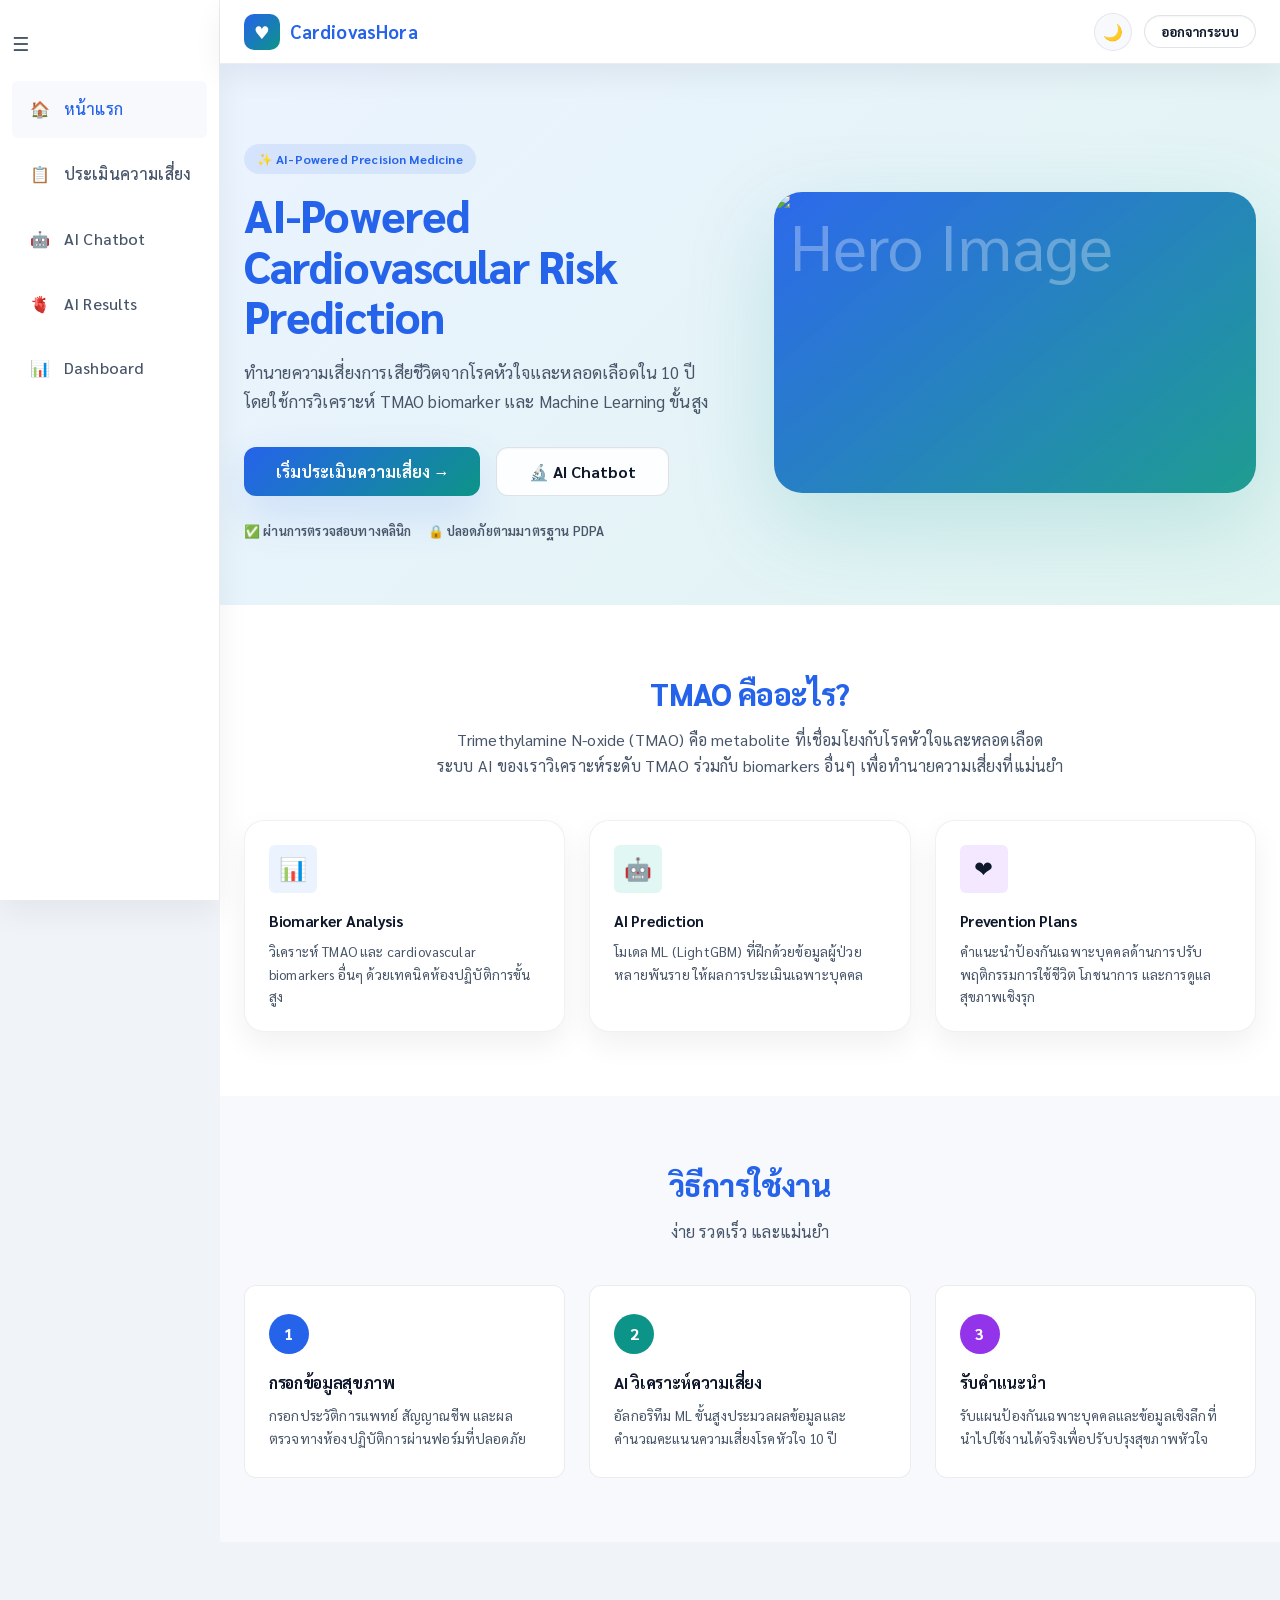
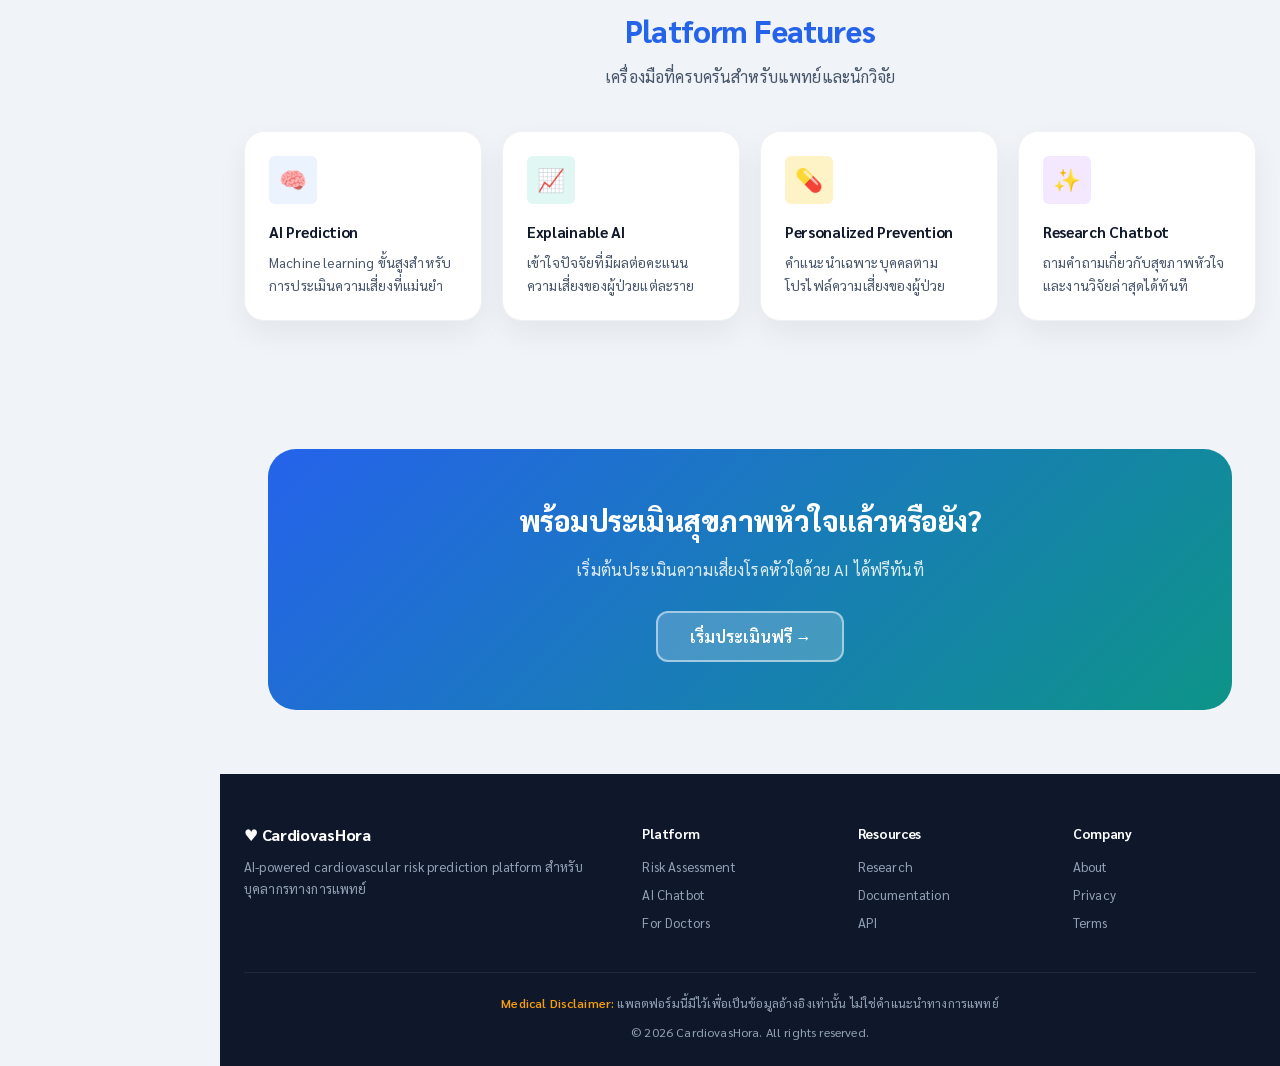
==== commit a03e75b5: "Refacor ครั้งแรก" ====
--- a/index.html
+++ b/index.html
@@ -1,756 +1,184 @@
-﻿<!DOCTYPE html>
+﻿<!doctype html>
 <html lang="th">
 <head>
-  <meta charset="UTF-8">
+  <meta charset="utf-8">
   <meta name="viewport" content="width=device-width, initial-scale=1.0">
   <meta name="description" content="CardiovasHora — AI-Powered Cardiovascular Risk Prediction สำหรับแพทย์">
-  <title>CardiovasHora | AI Cardiovascular Risk Assessment</title>
-  <!-- Google Fonts -->
+  <title>CardiovasHora | Intro</title>
   <link rel="preconnect" href="https://fonts.googleapis.com">
   <link rel="preconnect" href="https://fonts.gstatic.com" crossorigin>
   <link href="https://fonts.googleapis.com/css2?family=Sarabun:wght@300;400;500;600;700;800;900&display=swap" rel="stylesheet">
-  <!-- Main stylesheet -->
-  <link rel="stylesheet" href="style.css">
+  <link rel="stylesheet" href="css/global.css">
+  <link rel="stylesheet" href="css/index.css">
+  <script>window.APP_ROOT = './';</script>
 </head>
-<body>
+<body class="sidebar-visible" data-page="intro">
+  <div data-navbar-slot></div>
 
-<!-- ════════════════════════════════════════════════════════════
-     NAVIGATION BAR
-     ════════════════════════════════════════════════════════════ -->
-<nav class="navbar" id="navbar" style="display:none" role="navigation" aria-label="Main navigation">
-  <div class="container">
-    <!-- Logo -->
-    <a href="#intro" data-page="intro" class="nav-logo">
-      <div class="logo-icon">♥</div>
-      CardiovasHora
-    </a>
-
-    <!-- Desktop nav links -->
-    <ul class="nav-links" role="list">
-      <li><a href="#assessment" data-page="assessment">📋 ประเมินความเสี่ยง</a></li>
-      <li><a href="#chatbot"    data-page="chatbot">🤖 AI Chatbot</a></li>
-      <li><a href="#dashboard"  data-page="dashboard">📊 Dashboard</a></li>
-    </ul>
-
-    <!-- Actions -->
-    <div class="nav-actions">
-      <button class="btn-darkmode" aria-label="Toggle dark mode">🌙</button>
-      <button id="logout-btn" class="btn btn-outline" style="font-size:0.82rem;padding:0.45rem 1rem">ออกจากระบบ</button>
-      <!-- Hamburger -->
-      <button class="nav-hamburger" id="hamburger-btn" aria-label="Open menu" aria-expanded="false">
-        <span></span><span></span><span></span>
-      </button>
-    </div>
-  </div>
-</nav>
-
-<!-- Mobile dropdown nav -->
-<div id="mobile-nav" class="mobile-nav" role="navigation" aria-label="Mobile navigation">
-  <a href="#assessment" data-page="assessment">📋 ประเมินความเสี่ยง</a>
-  <a href="#chatbot"    data-page="chatbot">🤖 AI Chatbot</a>
-  <a href="#dashboard"  data-page="dashboard">📊 Dashboard</a>
-</div>
-
-
-<!-- ════════════════════════════════════════════════════════════
-     PAGE: LOGIN
-     ════════════════════════════════════════════════════════════ -->
-<section id="page-login" class="page active" aria-label="Login page">
-  <div class="login-page">
-    <div class="login-card">
-      <!-- Card header -->
-      <div class="login-header">
-        <div class="logo-circle">♥</div>
-        <h1>CardiovasHora</h1>
-        <p>AI-Powered Cardiovascular Care</p>
-      </div>
-
-      <!-- Tabs -->
-      <div class="login-tabs" role="tablist">
-        <button class="login-tab active" role="tab" aria-selected="true">เข้าสู่ระบบ</button>
-        <button class="login-tab"        role="tab" aria-selected="false">ลงทะเบียน</button>
-      </div>
-
-      <!-- Login form -->
-      <div class="login-body">
-        <form id="login-form" novalidate>
-          <!-- Email -->
-          <div class="form-group" style="margin-bottom:1rem">
-            <label class="form-label" for="login-email">อีเมล</label>
-            <input type="email" id="login-email" placeholder="your.email@example.com"
-                   autocomplete="email" required>
-            <span class="form-error" id="email-error" role="alert"></span>
+  <section id="page-intro" class="page" aria-label="Introduction page">
+    <div class="intro-hero">
+      <div class="container">
+        <div class="intro-hero-inner">
+          <div>
+            <span style="display:inline-flex;align-items:center;gap:0.4rem;padding:0.3rem 0.8rem;background:rgba(37,99,235,.1);color:var(--color-primary);border-radius:20px;font-size:0.78rem;font-weight:700;margin-bottom:1rem">
+              ✨ AI-Powered Precision Medicine
+            </span>
+            <h1>AI-Powered<br>Cardiovascular Risk<br>Prediction</h1>
+            <p>ทำนายความเสี่ยงการเสียชีวิตจากโรคหัวใจและหลอดเลือดใน 10 ปี<br>
+               โดยใช้การวิเคราะห์ TMAO biomarker และ Machine Learning ขั้นสูง</p>
+            <div style="display:flex;gap:1rem;flex-wrap:wrap">
+              <button class="btn btn-accent btn-lg" data-page="assessment" type="button">
+                เริ่มประเมินความเสี่ยง →
+              </button>
+              <button class="btn btn-outline btn-lg" data-page="chatbot" type="button">
+                🔬 AI Chatbot
+              </button>
+            </div>
+            <div class="hero-badges" style="margin-top:1.5rem">
+              <div class="hero-badge">✅ ผ่านการตรวจสอบทางคลินิก</div>
+              <div class="hero-badge">🔒 ปลอดภัยตามมาตรฐาน PDPA</div>
+            </div>
           </div>
-          <!-- Password -->
-          <div class="form-group" style="margin-bottom:1.25rem">
-            <label class="form-label" for="login-password">รหัสผ่าน</label>
-            <input type="password" id="login-password" placeholder="••••••••"
-                   autocomplete="current-password" required>
-            <span class="form-error" id="password-error" role="alert"></span>
-          </div>
-          <!-- Remember & Forgot -->
-          <div class="login-form-meta">
-            <label class="remember-label" for="remember-me">
-              <input type="checkbox" id="remember-me">
-              <span>จดจำฉันไว้</span>
-            </label>
-            <a href="#" class="link-forgot">ลืมรหัสผ่าน?</a>
-          </div>
-          <!-- Submit -->
-          <button type="submit" id="login-submit" class="btn btn-accent btn-full btn-lg">
-            เข้าสู่ระบบ
-          </button>
-        </form>
-
-        <!-- Or divider -->
-        <div class="or-divider">หรือเข้าสู่ระบบด้วย</div>
-        <div class="flex gap-2">
-          <button class="social-btn">
-            <svg width="18" height="18" viewBox="0 0 48 48"><path fill="#4285F4" d="M44.5 20H24v8.5h11.8C34.7 33.9 30 37 24 37c-7.2 0-13-5.8-13-13s5.8-13 13-13c3.1 0 5.9 1.1 8.1 2.9l6.4-6.4C34.6 5.1 29.6 3 24 3 12.4 3 3 12.4 3 24s9.4 21 21 21c10.5 0 20-7.5 20-21 0-1.4-.1-2.7-.5-4z"/></svg>
-            Google
-          </button>
-          <button class="social-btn">
-            <svg width="18" height="18" viewBox="0 0 48 48"><path fill="#3b5998" d="M42 0H6C2.7 0 0 2.7 0 6v36c0 3.3 2.7 6 6 6h18V30h-6v-7h6v-5c0-6 3.7-9.3 9-9.3 2.6 0 5.3.5 7.9.9v7.2h-4.4c-2.9 0-3.5 1.4-3.5 3.4V23h7l-1 7h-6v18H42c3.3 0 6-2.7 6-6V6c0-3.3-2.7-6-6-6z"/></svg>
-            Facebook
-          </button>
-        </div>
-
-        <div class="login-info-box">
-          <strong>สำหรับแพทย์:</strong> ลงทะเบียนเพื่อเข้าถึงฟีเจอร์จัดการผู้ป่วยและเครื่องมือวิจัยขั้นสูง
-        </div>
-      </div>
-    </div>
-  </div>
-</section>
-
-
-<!-- ════════════════════════════════════════════════════════════
-     PAGE: INTRO / LANDING
-     ════════════════════════════════════════════════════════════ -->
-<section id="page-intro" class="page" aria-label="Introduction page">
-
-  <!-- Hero -->
-  <div class="intro-hero">
-    <div class="container">
-      <div class="intro-hero-inner">
-        <div>
-          <span style="display:inline-flex;align-items:center;gap:0.4rem;padding:0.3rem 0.8rem;background:rgba(37,99,235,.1);color:var(--color-primary);border-radius:20px;font-size:0.78rem;font-weight:700;margin-bottom:1rem">
-            ✨ AI-Powered Precision Medicine
-          </span>
-          <h1>AI-Powered<br>Cardiovascular Risk<br>Prediction</h1>
-          <p>ทำนายความเสี่ยงการเสียชีวิตจากโรคหัวใจและหลอดเลือดใน 10 ปี<br>
-             โดยใช้การวิเคราะห์ TMAO biomarker และ Machine Learning ขั้นสูง</p>
-          <div style="display:flex;gap:1rem;flex-wrap:wrap">
-            <button class="btn btn-accent btn-lg" data-page="assessment">
-              เริ่มประเมินความเสี่ยง →
-            </button>
-            <button class="btn btn-outline btn-lg" data-page="chatbot">
-              🔬 AI Chatbot
-            </button>
-          </div>
-          <div class="hero-badges" style="margin-top:1.5rem">
-            <div class="hero-badge">✅ ผ่านการตรวจสอบทางคลินิก</div>
-            <div class="hero-badge">🔒 ปลอดภัยตามมาตรฐาน PDPA</div>
-          </div>
-        </div>
-        <div class="hero-img-card">
-          <div class="img-wrap">
-           <img src="https://www.meda-clinic.com/wp-content/uploads/2025/08/healthcarevv.jpg" alt="Hero Image">
+          <div class="hero-img-card">
+            <div class="img-wrap">
+              <img src="https://www.meda-clinic.com/wp-content/uploads/2025/08/healthcarevv.jpg" alt="Hero Image">
+            </div>
           </div>
         </div>
       </div>
     </div>
-  </div>
 
-  <!-- What is TMAO -->
-  <section class="features-section" style="background:var(--bg-surface)">
-    <div class="container">
-      <h2 class="section-title">TMAO คืออะไร?</h2>
-      <p class="section-sub">Trimethylamine N-oxide (TMAO) คือ metabolite ที่เชื่อมโยงกับโรคหัวใจและหลอดเลือด<br>
-         ระบบ AI ของเราวิเคราะห์ระดับ TMAO ร่วมกับ biomarkers อื่นๆ เพื่อทำนายความเสี่ยงที่แม่นยำ</p>
-      <div class="grid-3">
-        <div class="feature-card">
-          <div class="feature-icon" style="background:#EBF3FF">📊</div>
-          <h3>Biomarker Analysis</h3>
-          <p>วิเคราะห์ TMAO และ cardiovascular biomarkers อื่นๆ ด้วยเทคนิคห้องปฏิบัติการขั้นสูง</p>
-        </div>
-        <div class="feature-card">
-          <div class="feature-icon" style="background:#E0F7F4">🤖</div>
-          <h3>AI Prediction</h3>
-          <p>โมเดล ML (LightGBM) ที่ฝึกด้วยข้อมูลผู้ป่วยหลายพันราย ให้ผลการประเมินเฉพาะบุคคล</p>
-        </div>
-        <div class="feature-card">
-          <div class="feature-icon" style="background:#F3E8FF">❤️</div>
-          <h3>Prevention Plans</h3>
-          <p>คำแนะนำป้องกันเฉพาะบุคคลด้านการปรับพฤติกรรมการใช้ชีวิต โภชนาการ และการดูแลสุขภาพเชิงรุก</p>
-        </div>
-      </div>
-    </div>
-  </section>
-
-  <!-- How it works -->
-  <section class="how-it-works">
-    <div class="container">
-      <h2 class="section-title">วิธีการใช้งาน</h2>
-      <p class="section-sub">ง่าย รวดเร็ว และแม่นยำ</p>
-      <div class="steps-row">
-        <div class="step-how">
-          <div class="step-num" style="background:var(--color-primary)">1</div>
-          <h3>กรอกข้อมูลสุขภาพ</h3>
-          <p>กรอกประวัติการแพทย์ สัญญาณชีพ และผลตรวจทางห้องปฏิบัติการผ่านฟอร์มที่ปลอดภัย</p>
-        </div>
-        <div class="step-how">
-          <div class="step-num" style="background:var(--color-accent)">2</div>
-          <h3>AI วิเคราะห์ความเสี่ยง</h3>
-          <p>อัลกอริทึม ML ขั้นสูงประมวลผลข้อมูลและคำนวณคะแนนความเสี่ยงโรคหัวใจ 10 ปี</p>
-        </div>
-        <div class="step-how">
-          <div class="step-num" style="background:#9333EA">3</div>
-          <h3>รับคำแนะนำ</h3>
-          <p>รับแผนป้องกันเฉพาะบุคคลและข้อมูลเชิงลึกที่นำไปใช้งานได้จริงเพื่อปรับปรุงสุขภาพหัวใจ</p>
-        </div>
-      </div>
-    </div>
-  </section>
-
-  <!-- Platform Features -->
-  <section class="features-section">
-    <div class="container">
-      <h2 class="section-title">Platform Features</h2>
-      <p class="section-sub">เครื่องมือที่ครบครันสำหรับแพทย์และนักวิจัย</p>
-        <div class="grid-4">
-        <div class="feature-card">
-          <div class="feature-icon" style="background:#EBF3FF">🧠</div>
-          <h3>AI Prediction</h3>
-          <p>Machine learning ขั้นสูงสำหรับการประเมินความเสี่ยงที่แม่นยำ</p>
-        </div>
-        <div class="feature-card">
-          <div class="feature-icon" style="background:#E0F7F4">📈</div>
-          <h3>Explainable AI</h3>
-          <p>เข้าใจปัจจัยที่มีผลต่อคะแนนความเสี่ยงของผู้ป่วยแต่ละราย</p>
-        </div>
-        <div class="feature-card">
-          <div class="feature-icon" style="background:#FEF3C7">💊</div>
-          <h3>Personalized Prevention</h3>
-          <p>คำแนะนำเฉพาะบุคคลตามโปรไฟล์ความเสี่ยงของผู้ป่วย</p>
-        </div>
-        <div class="feature-card">
-          <div class="feature-icon" style="background:#F3E8FF">✨</div>
-          <h3>Research Chatbot</h3>
-          <p>ถามคำถามเกี่ยวกับสุขภาพหัวใจและงานวิจัยล่าสุดได้ทันที</p>
-        </div>
-      </div>
-    </div>
-  </section>
-
-  <!-- CTA -->
-  <section class="cta-section">
-    <div class="container">
-      <div class="cta-box">
-        <h2>พร้อมประเมินสุขภาพหัวใจแล้วหรือยัง?</h2>
-        <p>เริ่มต้นประเมินความเสี่ยงโรคหัวใจด้วย AI ได้ฟรีทันที</p>
-        <button class="btn btn-lg" style="background:rgba(255,255,255,.2);color:#fff;border:2px solid rgba(255,255,255,.5)" data-page="assessment">
-          เริ่มประเมินฟรี →
-        </button>
-      </div>
-    </div>
-  </section>
-
-  <!-- Footer -->
-  <footer class="site-footer">
-    <div class="container">
-      <div class="footer-grid">
-        <div class="footer-brand">
-          <h3>♥ CardiovasHora</h3>
-          <p>AI-powered cardiovascular risk prediction platform สำหรับบุคลากรทางการแพทย์</p>
-        </div>
-        <div class="footer-col">
-          <h4>Platform</h4>
-          <a href="#assessment" data-page="assessment">Risk Assessment</a>
-          <a href="#chatbot"    data-page="chatbot">AI Chatbot</a>
-          <a href="#dashboard"  data-page="dashboard">For Doctors</a>
-        </div>
-        <div class="footer-col">
-          <h4>Resources</h4>
-          <a href="#">Research</a>
-          <a href="#">Documentation</a>
-          <a href="#">API</a>
-        </div>
-        <div class="footer-col">
-          <h4>Company</h4>
-          <a href="#">About</a>
-          <a href="#">Privacy</a>
-          <a href="#">Terms</a>
-        </div>
-      </div>
-      <div class="footer-bottom">
-        <p><span class="footer-disclaimer">Medical Disclaimer:</span>
-           แพลตฟอร์มนี้มีไว้เพื่อเป็นข้อมูลอ้างอิงเท่านั้น ไม่ใช่คำแนะนำทางการแพทย์</p>
-        <p style="margin-top:0.5rem">© 2026 CardiovasHora. All rights reserved.</p>
-      </div>
-    </div>
-  </footer>
-</section>
-
-
-<!-- ════════════════════════════════════════════════════════════
-     PAGE: PATIENT ASSESSMENT FORM (Multi-step)
-     ════════════════════════════════════════════════════════════ -->
-<section id="page-assessment" class="page" aria-label="Risk Assessment Form">
-  <div class="form-page">
-    <div class="container">
-      <h1 class="form-page-title">Cardiovascular Risk Assessment</h1>
-      <p class="form-page-sub">กรอกข้อมูลครบทุกขั้นตอนเพื่อรับการวิเคราะห์ความเสี่ยงเฉพาะบุคคล</p>
-
-      <!-- ── Section 1: Personal Information ── -->
-      <div class="form-card form-step" id="step-personal">
-        <h2 style="font-size:1.15rem;font-weight:700;margin-bottom:1.5rem">ข้อมูลส่วนตัว</h2>
-        <div class="form-row">
-          <div class="form-group">
-            <label class="form-label" for="p-age">อายุ (ปี) <span style="color:red">*</span></label>
-            <input type="number" id="p-age" placeholder="เช่น 45" min="18" max="120">
+    <section class="features-section" style="background:var(--bg-surface)">
+      <div class="container">
+        <h2 class="section-title">TMAO คืออะไร?</h2>
+        <p class="section-sub">Trimethylamine N-oxide (TMAO) คือ metabolite ที่เชื่อมโยงกับโรคหัวใจและหลอดเลือด<br>
+           ระบบ AI ของเราวิเคราะห์ระดับ TMAO ร่วมกับ biomarkers อื่นๆ เพื่อทำนายความเสี่ยงที่แม่นยำ</p>
+        <div class="grid-3">
+          <div class="feature-card">
+            <div class="feature-icon" style="background:#EBF3FF">📊</div>
+            <h3>Biomarker Analysis</h3>
+            <p>วิเคราะห์ TMAO และ cardiovascular biomarkers อื่นๆ ด้วยเทคนิคห้องปฏิบัติการขั้นสูง</p>
           </div>
-          <div class="form-group">
-            <label class="form-label" for="p-sex">เพศ <span style="color:red">*</span></label>
-            <select id="p-sex">
-              <option value="">เลือกเพศ</option>
-              <option value="male">ชาย</option>
-              <option value="female">หญิง</option>
-            </select>
+          <div class="feature-card">
+            <div class="feature-icon" style="background:#E0F7F4">🤖</div>
+            <h3>AI Prediction</h3>
+            <p>โมเดล ML (LightGBM) ที่ฝึกด้วยข้อมูลผู้ป่วยหลายพันราย ให้ผลการประเมินเฉพาะบุคคล</p>
           </div>
-        </div>
-        <div class="form-row" style="margin-top:1rem">
-          <div class="form-group">
-            <label class="form-label" for="p-weight">น้ำหนัก (กก.) <span style="color:red">*</span></label>
-            <input type="number" id="p-weight" placeholder="เช่น 75" min="20" max="300" step="0.1">
-          </div>
-          <div class="form-group">
-            <label class="form-label" for="p-height">ส่วนสูง (ซม.) <span style="color:red">*</span></label>
-            <input type="number" id="p-height" placeholder="เช่น 175" min="100" max="250">
-          </div>
-        </div>
-        <div class="info-banner blue" style="margin-top:1rem">
-          ℹ️ ค่า BMI จะถูกคำนวณอัตโนมัติ: BMI = น้ำหนัก(กก.) / ส่วนสูง(ม.)²
-          <span id="bmi-display" style="font-weight:700;margin-left:0.5rem"></span>
-        </div>
-      </div>
-
-      <!-- ── Section 2: Vital Signs ── -->
-      <div class="form-card form-step" id="step-vitals">
-        <h2 style="font-size:1.15rem;font-weight:700;margin-bottom:1.5rem">สัญญาณชีพ</h2>
-        <div class="form-row">
-          <div class="form-group">
-            <label class="form-label" for="v-sbp">ความดันโลหิต Systolic (mmHg)</label>
-            <input type="number" id="v-sbp" placeholder="เช่น 120" min="60" max="300">
-          </div>
-          <div class="form-group">
-            <label class="form-label" for="v-dbp">ความดันโลหิต Diastolic (mmHg)</label>
-            <input type="number" id="v-dbp" placeholder="เช่น 80" min="40" max="200">
-          </div>
-        </div>
-        <div class="form-row" style="margin-top:1rem">
-          <div class="form-group">
-            <label class="form-label" for="v-hr">อัตราการเต้นหัวใจ (ครั้ง/นาที)</label>
-            <input type="number" id="v-hr" placeholder="เช่น 72" min="30" max="250">
-          </div>
-          <div class="form-group">
-            <label class="form-label" for="v-spo2">ความอิ่มตัวของออกซิเจน SpO₂ (%)</label>
-            <input type="number" id="v-spo2" placeholder="เช่น 98" min="50" max="100" step="0.1">
-          </div>
-        </div>
-        <div class="info-banner accent" style="margin-top:1rem">
-          📊 ค่าปกติ: BP 90–120/60–80 mmHg | HR 60–100 ครั้ง/นาที | SpO₂ 95–100%
-        </div>
-      </div>
-
-      <!-- ── Section 3: Medical History ── -->
-      <div class="form-card form-step" id="step-history">
-        <h2 style="font-size:1.15rem;font-weight:700;margin-bottom:1.5rem">ประวัติการแพทย์</h2>
-
-        <!-- Radio group helper -->
-        <div id="history-questions" style="display:flex;flex-direction:column;gap:0.75rem">
-          <!-- Rows generated inline for clarity -->
-          <div style="display:flex;align-items:center;justify-content:space-between;padding:1rem;background:var(--bg-elevated);border-radius:var(--radius-sm)">
-            <span style="font-size:0.9rem;font-weight:500">คุณมีโรคเบาหวาน (Diabetes) หรือไม่?</span>
-            <div style="display:flex;gap:1.5rem">
-              <label style="display:flex;align-items:center;gap:0.4rem;cursor:pointer;font-size:0.88rem">
-                <input type="radio" name="h-dm"    id="h-dm"    value="yes"> ใช่
-              </label>
-              <label style="display:flex;align-items:center;gap:0.4rem;cursor:pointer;font-size:0.88rem">
-                <input type="radio" name="h-dm"    value="no" checked> ไม่ใช่
-              </label>
-            </div>
-          </div>
-          <div style="display:flex;align-items:center;justify-content:space-between;padding:1rem;background:var(--bg-elevated);border-radius:var(--radius-sm)">
-            <span style="font-size:0.9rem;font-weight:500">คุณมีโรคความดันโลหิตสูง (Hypertension) หรือไม่?</span>
-            <div style="display:flex;gap:1.5rem">
-              <label style="display:flex;align-items:center;gap:0.4rem;cursor:pointer;font-size:0.88rem">
-                <input type="radio" name="h-ht"    id="h-ht"    value="yes"> ใช่
-              </label>
-              <label style="display:flex;align-items:center;gap:0.4rem;cursor:pointer;font-size:0.88rem">
-                <input type="radio" name="h-ht"    value="no" checked> ไม่ใช่
-              </label>
-            </div>
-          </div>
-          <div style="display:flex;align-items:center;justify-content:space-between;padding:1rem;background:var(--bg-elevated);border-radius:var(--radius-sm)">
-            <span style="font-size:0.9rem;font-weight:500">คุณสูบบุหรี่หรือไม่?</span>
-            <div style="display:flex;gap:1.5rem">
-              <label style="display:flex;align-items:center;gap:0.4rem;cursor:pointer;font-size:0.88rem">
-                <input type="radio" name="h-smoke"  id="h-smoke" value="yes"> ใช่
-              </label>
-              <label style="display:flex;align-items:center;gap:0.4rem;cursor:pointer;font-size:0.88rem">
-                <input type="radio" name="h-smoke"  value="no" checked> ไม่ใช่
-              </label>
-            </div>
-          </div>
-          <div style="display:flex;align-items:center;justify-content:space-between;padding:1rem;background:var(--bg-elevated);border-radius:var(--radius-sm)">
-            <span style="font-size:0.9rem;font-weight:500">คุณดื่มแอลกอฮอล์เป็นประจำหรือไม่?</span>
-            <div style="display:flex;gap:1.5rem">
-              <label style="display:flex;align-items:center;gap:0.4rem;cursor:pointer;font-size:0.88rem">
-                <input type="radio" name="h-alc"   id="h-alc"   value="yes"> ใช่
-              </label>
-              <label style="display:flex;align-items:center;gap:0.4rem;cursor:pointer;font-size:0.88rem">
-                <input type="radio" name="h-alc"   value="no" checked> ไม่ใช่
-              </label>
-            </div>
-          </div>
-          <div style="display:flex;align-items:center;justify-content:space-between;padding:1rem;background:var(--bg-elevated);border-radius:var(--radius-sm)">
-            <span style="font-size:0.9rem;font-weight:500">คุณมีโรคไต (Kidney Disease) หรือไม่?</span>
-            <div style="display:flex;gap:1.5rem">
-              <label style="display:flex;align-items:center;gap:0.4rem;cursor:pointer;font-size:0.88rem">
-                <input type="radio" name="h-ckd"   id="h-ckd"   value="yes"> ใช่
-              </label>
-              <label style="display:flex;align-items:center;gap:0.4rem;cursor:pointer;font-size:0.88rem">
-                <input type="radio" name="h-ckd"   value="no" checked> ไม่ใช่
-              </label>
-            </div>
+          <div class="feature-card">
+            <div class="feature-icon" style="background:#F3E8FF">❤️</div>
+            <h3>Prevention Plans</h3>
+            <p>คำแนะนำป้องกันเฉพาะบุคคลด้านการปรับพฤติกรรมการใช้ชีวิต โภชนาการ และการดูแลสุขภาพเชิงรุก</p>
           </div>
         </div>
       </div>
+    </section>
 
-      <!-- ── Section 4: Laboratory Data ── -->
-      <div class="form-card form-step" id="step-lab">
-        <div style="display:flex;align-items:center;justify-content:space-between;margin-bottom:1.5rem">
-          <h2 style="font-size:1.15rem;font-weight:700">ผลตรวจห้องปฏิบัติการ</h2>
-
-        </div>
-        <div class="form-row">
-          <div class="form-group">
-            <label class="form-label" for="l-tmao">TMAO (μmol/L) <span style="color:red">*</span></label>
-            <input type="number" id="l-tmao" placeholder="เช่น 4.5" min="0" max="100" step="0.1">
+    <section class="how-it-works">
+      <div class="container">
+        <h2 class="section-title">วิธีการใช้งาน</h2>
+        <p class="section-sub">ง่าย รวดเร็ว และแม่นยำ</p>
+        <div class="steps-row">
+          <div class="step-how">
+            <div class="step-num" style="background:var(--color-primary)">1</div>
+            <h3>กรอกข้อมูลสุขภาพ</h3>
+            <p>กรอกประวัติการแพทย์ สัญญาณชีพ และผลตรวจทางห้องปฏิบัติการผ่านฟอร์มที่ปลอดภัย</p>
           </div>
-          <div class="form-group">
-            <label class="form-label" for="l-ldl">LDL Cholesterol (mg/dL)</label>
-            <input type="number" id="l-ldl" placeholder="เช่น 100" min="0">
+          <div class="step-how">
+            <div class="step-num" style="background:var(--color-accent)">2</div>
+            <h3>AI วิเคราะห์ความเสี่ยง</h3>
+            <p>อัลกอริทึม ML ขั้นสูงประมวลผลข้อมูลและคำนวณคะแนนความเสี่ยงโรคหัวใจ 10 ปี</p>
+          </div>
+          <div class="step-how">
+            <div class="step-num" style="background:#9333EA">3</div>
+            <h3>รับคำแนะนำ</h3>
+            <p>รับแผนป้องกันเฉพาะบุคคลและข้อมูลเชิงลึกที่นำไปใช้งานได้จริงเพื่อปรับปรุงสุขภาพหัวใจ</p>
           </div>
         </div>
-        <div class="form-row" style="margin-top:1rem">
-          <div class="form-group">
-            <label class="form-label" for="l-hdl">HDL Cholesterol (mg/dL)</label>
-            <input type="number" id="l-hdl" placeholder="เช่น 50" min="0">
+      </div>
+    </section>
+
+    <section class="features-section">
+      <div class="container">
+        <h2 class="section-title">Platform Features</h2>
+        <p class="section-sub">เครื่องมือที่ครบครันสำหรับแพทย์และนักวิจัย</p>
+        <div class="grid-4">
+          <div class="feature-card">
+            <div class="feature-icon" style="background:#EBF3FF">🧠</div>
+            <h3>AI Prediction</h3>
+            <p>Machine learning ขั้นสูงสำหรับการประเมินความเสี่ยงที่แม่นยำ</p>
           </div>
-          <div class="form-group">
-            <label class="form-label" for="l-tg">Triglycerides (mg/dL)</label>
-            <input type="number" id="l-tg" placeholder="เช่น 150" min="0">
+          <div class="feature-card">
+            <div class="feature-icon" style="background:#E0F7F4">📈</div>
+            <h3>Explainable AI</h3>
+            <p>เข้าใจปัจจัยที่มีผลต่อคะแนนความเสี่ยงของผู้ป่วยแต่ละราย</p>
+          </div>
+          <div class="feature-card">
+            <div class="feature-icon" style="background:#FEF3C7">💊</div>
+            <h3>Personalized Prevention</h3>
+            <p>คำแนะนำเฉพาะบุคคลตามโปรไฟล์ความเสี่ยงของผู้ป่วย</p>
+          </div>
+          <div class="feature-card">
+            <div class="feature-icon" style="background:#F3E8FF">✨</div>
+            <h3>Research Chatbot</h3>
+            <p>ถามคำถามเกี่ยวกับสุขภาพหัวใจและงานวิจัยล่าสุดได้ทันที</p>
           </div>
         </div>
-        <div class="form-row" style="margin-top:1rem">
-          <div class="form-group">
-            <label class="form-label" for="l-hba1c">HbA1c (%)</label>
-            <input type="number" id="l-hba1c" placeholder="เช่น 5.5" min="0" max="20" step="0.1">
+      </div>
+    </section>
+
+    <section class="cta-section">
+      <div class="container">
+        <div class="cta-box">
+          <h2>พร้อมประเมินสุขภาพหัวใจแล้วหรือยัง?</h2>
+          <p>เริ่มต้นประเมินความเสี่ยงโรคหัวใจด้วย AI ได้ฟรีทันที</p>
+          <button class="btn btn-lg" style="background:rgba(255,255,255,.2);color:#fff;border:2px solid rgba(255,255,255,.5)" data-page="assessment" type="button">
+            เริ่มประเมินฟรี →
+          </button>
+        </div>
+      </div>
+    </section>
+
+    <footer class="site-footer">
+      <div class="container">
+        <div class="footer-grid">
+          <div class="footer-brand">
+            <h3>♥ CardiovasHora</h3>
+            <p>AI-powered cardiovascular risk prediction platform สำหรับบุคลากรทางการแพทย์</p>
           </div>
-          <div class="form-group">
-            <label class="form-label" for="l-creat">Creatinine (mg/dL)</label>
-            <input type="number" id="l-creat" placeholder="เช่น 1.0" min="0" step="0.01">
+          <div class="footer-col">
+            <h4>Platform</h4>
+            <a href="#" data-page="assessment">Risk Assessment</a>
+            <a href="#" data-page="chatbot">AI Chatbot</a>
+            <a href="#" data-page="dashboard">For Doctors</a>
+          </div>
+          <div class="footer-col">
+            <h4>Resources</h4>
+            <a href="#">Research</a>
+            <a href="#">Documentation</a>
+            <a href="#">API</a>
+          </div>
+          <div class="footer-col">
+            <h4>Company</h4>
+            <a href="#">About</a>
+            <a href="#">Privacy</a>
+            <a href="#">Terms</a>
           </div>
         </div>
-        <div class="form-group" style="margin-top:1rem">
-          <label class="form-label" for="l-hscrp">hs-CRP (mg/L)</label>
-          <input type="number" id="l-hscrp" placeholder="เช่น 1.5" min="0" step="0.1">
-        </div>
-        <div class="info-banner accent" style="margin-top:1.25rem">
-          ⚠️ <strong>TMAO คือ biomarker หลัก</strong> — ระดับ TMAO ที่สูงสัมพันธ์กับความเสี่ยงโรคหัวใจที่เพิ่มขึ้น ค่าปกติ: 2–6 μmol/L
+        <div class="footer-bottom">
+          <p><span class="footer-disclaimer">Medical Disclaimer:</span>
+             แพลตฟอร์มนี้มีไว้เพื่อเป็นข้อมูลอ้างอิงเท่านั้น ไม่ใช่คำแนะนำทางการแพทย์</p>
+          <p style="margin-top:0.5rem">© 2026 CardiovasHora. All rights reserved.</p>
         </div>
       </div>
+    </footer>
+  </section>
 
-      <!-- Submit Button -->
-      <div class="form-nav-btns" style="max-width:700px;margin:1.5rem auto 0;justify-content:center;">
-        <button class="btn btn-accent btn-lg" id="assessment-submit">
-          ประเมินผลความเสี่ยง
-        </button>
-      </div>
-
-    </div>
-  </div>
-</section>
+  <script src="js/config.js"></script>
+  <script src="js/api/api.js"></script>
+  <script src="js/common/router.js"></script>
+  <script src="js/api/auth.js"></script>
+  <script src="js/pages/index.js"></script>
+</body>
+</html>
 
 
-<!-- ════════════════════════════════════════════════════════════
-     PAGE: DASHBOARD
-     ════════════════════════════════════════════════════════════ -->
-<section id="page-dashboard" class="page" aria-label="Doctor Dashboard">
-
-  <!-- Header -->
-  <div class="dash-header">
-    <div class="container">
-      <div class="flex-between">
-        <div>
-          <h1 class="dash-title">AI Risk Assessment Results &amp; Dashboard</h1>
-          <p class="dash-sub">Analytics and insights for cardiovascular risk assessment</p>
-        </div>
-        <div class="flex gap-2">
-          <button class="btn btn-outline" style="font-size:0.82rem">🔍 Filter</button>
-          <button class="btn btn-accent" style="font-size:0.82rem">⬇️ Export</button>
-        </div>
-      </div>
-    </div>
-  </div>
-
-  <div class="dash-content">
-    <div class="container">
-
-      <!-- AI Risk Assessment Results Section -->
-      <div style="margin-bottom:2rem">
-        <h2 style="font-size:1.5rem;font-weight:700;margin-bottom:0.5rem">AI Risk Assessment Results</h2>
-        <p style="color:var(--text-muted);margin-bottom:1.5rem">Your personalized cardiovascular risk analysis and recommendations</p>
-        
-        <!-- Result Card -->
-        <div style="background:linear-gradient(135deg,#FF6B35 0%,#F7350F 100%);border-radius:var(--radius-lg);padding:2rem;color:white;margin-bottom:1.5rem">
-          <div style="display:grid;grid-template-columns:1fr 1fr;gap:2rem;align-items:center">
-            <!-- Left: Risk Gauge -->
-            <div style="display:flex;flex-direction:column;align-items:center;justify-content:center">
-              <h3 style="display:flex;align-items:center;gap:0.5rem;margin-bottom:1.5rem;font-size:1.1rem">
-                <span>❤️</span> 10-Year Cardiovascular Mortality Risk
-              </h3>
-              <div style="position:relative;width:150px;height:150px;margin-bottom:1rem">
-                <svg viewBox="0 0 100 100" style="width:100%;height:100%;transform:rotate(-90deg)">
-                  <circle cx="50" cy="50" r="45" fill="none" stroke="rgba(255,255,255,0.2)" stroke-width="8"/>
-                  <circle cx="50" cy="50" r="45" fill="none" stroke="white" stroke-width="8" stroke-dasharray="141 314" stroke-linecap="round"/>
-                </svg>
-                <div style="position:absolute;inset:0;display:flex;flex-direction:column;align-items:center;justify-content:center">
-                  <div style="font-size:2.5rem;font-weight:800">32%</div>
-                  <div style="font-size:0.9rem;opacity:0.9">High Risk</div>
-                </div>
-              </div>
-            </div>
-            
-            <!-- Right: Info Boxes -->
-            <div style="display:flex;flex-direction:column;gap:1rem">
-              <div style="background:rgba(255,255,255,0.15);border:1px solid rgba(255,255,255,0.3);border-radius:var(--radius-md);padding:1.2rem">
-                <div style="display:flex;align-items:center;gap:0.5rem;margin-bottom:0.5rem;font-size:0.9rem;opacity:0.9">
-                  <span>🎯</span> AI Confidence Score
-                </div>
-                <div style="font-size:2rem;font-weight:700">94%</div>
-                <div style="font-size:0.8rem;opacity:0.85;margin-top:0.3rem">High confidence prediction based on your data</div>
-              </div>
-              <div style="background:rgba(255,255,255,0.15);border:1px solid rgba(255,255,255,0.3);border-radius:var(--radius-md);padding:1.2rem">
-                <div style="display:flex;align-items:center;gap:0.5rem;margin-bottom:0.5rem;font-size:0.9rem;opacity:0.9">
-                  <span>⚠️</span> Risk Interpretation
-                </div>
-                <div style="font-size:0.95rem;line-height:1.5">Immediate consultation with a cardiologist is recommended</div>
-              </div>
-            </div>
-          </div>
-          
-          <!-- Action Buttons -->
-          <div style="display:flex;gap:1rem;margin-top:1.5rem;flex-wrap:wrap">
-            <button class="btn" style="background:rgba(255,255,255,0.2);color:white;border:1px solid rgba(255,255,255,0.4);font-weight:600">
-              ⬇️ Download PDF Report
-            </button>
-            <button class="btn" style="background:rgba(255,255,255,0.2);color:white;border:1px solid rgba(255,255,255,0.4);font-weight:600">
-              👨‍⚕️ Share with Doctor
-            </button>
-            <button class="btn" style="background:rgba(255,255,255,0.2);color:white;border:1px solid rgba(255,255,255,0.4);font-weight:600">
-              🔄 Reassess Risk
-            </button>
-          </div>
-        </div>
-
-        <!-- Personalized Recommendations -->
-        <h3 style="font-size:1.2rem;font-weight:700;margin-bottom:1rem">Personalized Recommendations</h3>
-        <div style="display:grid;grid-template-columns:repeat(3,1fr);gap:1.5rem;margin-bottom:1.5rem">
-          <!-- Nutrition Card -->
-          <div class="card">
-            <div style="display:flex;align-items:center;gap:0.8rem;margin-bottom:1rem">
-              <div style="width:40px;height:40px;background:#10B981;border-radius:8px;display:flex;align-items:center;justify-content:center;font-size:1.3rem">✅</div>
-              <h4 style="font-weight:700;font-size:1rem">Nutrition</h4>
-            </div>
-            <ul style="font-size:0.9rem;line-height:1.8;color:var(--text-muted)">
-              <li style="margin-bottom:0.5rem">• Reduce red meat intake (lowers TMAO)</li>
-              <li style="margin-bottom:0.5rem">• Increase omega-3 fatty acids</li>
-              <li style="margin-bottom:0.5rem">• Mediterranean diet recommended</li>
-              <li>• Limit processed foods</li>
-            </ul>
-          </div>
-
-          <!-- Exercise Card -->
-          <div class="card">
-            <div style="display:flex;align-items:center;gap:0.8rem;margin-bottom:1rem">
-              <div style="width:40px;height:40px;background:#2563EB;border-radius:8px;display:flex;align-items:center;justify-content:center;font-size:1.3rem">🏃</div>
-              <h4 style="font-weight:700;font-size:1rem">Exercise</h4>
-            </div>
-            <ul style="font-size:0.9rem;line-height:1.8;color:var(--text-muted)">
-              <li style="margin-bottom:0.5rem">• 150 min moderate aerobic activity/week</li>
-              <li style="margin-bottom:0.5rem">• Strength training 2x per week</li>
-              <li style="margin-bottom:0.5rem">• Walking 10,000 steps daily</li>
-              <li>• Reduce sedentary time</li>
-            </ul>
-          </div>
-
-          <!-- Lifestyle Card -->
-          <div class="card">
-            <div style="display:flex;align-items:center;gap:0.8rem;margin-bottom:1rem">
-              <div style="width:40px;height:40px;background:#9333EA;border-radius:8px;display:flex;align-items:center;justify-content:center;font-size:1.3rem">💜</div>
-              <h4 style="font-weight:700;font-size:1rem">Lifestyle</h4>
-            </div>
-            <ul style="font-size:0.9rem;line-height:1.8;color:var(--text-muted)">
-              <li style="margin-bottom:0.5rem">• Quit smoking immediately</li>
-              <li style="margin-bottom:0.5rem">• Stress management techniques</li>
-              <li style="margin-bottom:0.5rem">• 7–9 hours quality sleep</li>
-              <li>• Regular health check-ups</li>
-            </ul>
-          </div>
-        </div>
-
-        <!-- Next Steps Info -->
-        <div style="background:var(--bg-elevated);border-left:4px solid var(--color-primary);border-radius:var(--radius-md);padding:1rem;font-size:0.95rem">
-          <strong style="color:var(--color-primary)">📅 Next Steps:</strong> <span style="color:var(--text-muted)">Schedule an appointment with a cardiologist to discuss these results and create a comprehensive prevention plan. Consider starting statin therapy and implementing dietary changes to lower TMAO levels.</span>
-        </div>
-        </div>
-
-      <div style="margin-top:1.5rem">
-        <h1 class="dash-title">Doctor &amp; Researcher Dashboard</h1>
-        <p class="dash-sub">Analytics and insights for cardiovascular risk assessment</p>
-      </div>
-
-      <!-- Charts row 1: Stats + Risk Distribution -->
-      <div class="grid-2" style="margin-bottom:1.5rem;align-items:stretch">
-        <div class="card">
-          <div class="card-header">
-            <span class="card-title">Risk Distribution</span>
-            <button class="btn btn-outline" style="font-size:0.75rem;padding:0.3rem 0.8rem">⬇️ Export</button>
-          </div>
-          <div id="donut-chart" style="flex:1"></div>
-        </div>
-        <div id="stat-cards" style="display:grid;grid-template-columns:1fr 1fr 1fr;gap:1rem">
-          <!-- Rendered by Dashboard.renderStats() -->
-          <div class="stat-card skeleton" style="height:150px"></div>
-          <div class="stat-card skeleton" style="height:150px"></div>
-          <div class="stat-card skeleton" style="height:150px"></div>
-        </div>
-      </div>
-
-      <!-- Recent Assessments Table -->
-      <div class="card">
-        <div class="card-header">
-          <span class="card-title">Recent Assessments</span>
-          <div class="flex gap-2">
-            <div class="search-bar">
-              <span class="search-icon">🔍</span>
-              <input type="text" id="patient-search" placeholder="ค้นหาผู้ป่วย..." aria-label="Search patients">
-            </div>
-            <button class="btn btn-outline" style="font-size:0.8rem">Filter</button>
-            <button class="btn btn-outline" style="font-size:0.8rem">Export</button>
-          </div>
-        </div>
-        <div style="overflow-x:auto">
-          <table class="data-table" role="table" aria-label="Recent patient assessments">
-            <thead>
-              <tr>
-                <th>Assessment ID</th>
-                <th>ชื่อผู้ป่วย</th>
-                <th>อายุ</th>
-                <th>Risk Score</th>
-                <th>Risk Level</th>
-                <th>วันที่</th>
-                <th>Actions</th>
-              </tr>
-            </thead>
-            <tbody id="patient-tbody">
-              <!-- Rendered by Dashboard.renderTable() -->
-            </tbody>
-          </table>
-        </div>
-      </div>
-
-    </div>
-  </div>
-</section>
-
-
-<!-- ════════════════════════════════════════════════════════════
-     PAGE: AI CHATBOT
-     ════════════════════════════════════════════════════════════ -->
-<section id="page-chatbot" class="page" aria-label="AI Research Chatbot">
-  <div class="chat-layout">
-
-    <!-- Sidebar -->
-    <aside class="chat-sidebar" aria-label="Chat suggestions">
-      <div>
-        <div class="chat-sidebar-title">✨ AI Research Assistant</div>
-        <p style="font-size:0.8rem;color:var(--text-muted);margin-top:0.25rem">ถามคำถามเกี่ยวกับสุขภาพหัวใจและงานวิจัย</p>
-      </div>
-
-      <!-- Suggested prompts -->
-      <div>
-        <p class="sidebar-section-label">💡 Suggested Prompts</p>
-        <div style="display:flex;flex-direction:column;gap:0.4rem">
-          <button class="prompt-chip">TMAO กับโรคหัวใจสัมพันธ์กันอย่างไร?</button>
-          <button class="prompt-chip">สรุปงานวิจัย cardiovascular ล่าสุด</button>
-          <button class="prompt-chip">แนะนำกลยุทธ์ป้องกันสำหรับ TMAO สูง</button>
-          <button class="prompt-chip">ML ทำนายความเสี่ยงโรคหัวใจอย่างไร?</button>
-          <button class="prompt-chip">ทางเลือกการรักษาโรคหัวใจล่าสุด?</button>
-        </div>
-      </div>
-
-      <!-- Recent research -->
-      <div>
-        <p class="sidebar-section-label">📚 Recent Research</p>
-        <div class="research-item">
-          <div class="research-item-title">TMAO and Cardiovascular Disease Risk</div>
-          <div class="research-item-meta">Nature Medicine • 2024</div>
-        </div>
-        <div class="research-item">
-          <div class="research-item-title">Machine Learning in Cardiovascular Risk Prediction</div>
-          <div class="research-item-meta">JAMA Cardiology • 2025</div>
-        </div>
-        <div class="research-item">
-          <div class="research-item-title">LightGBM for Clinical Risk Scoring</div>
-          <div class="research-item-meta">Lancet Digital Health • 2025</div>
-        </div>
-      </div>
-
-      <!-- Disclaimer -->
-      <div style="margin-top:auto;padding:0.75rem;background:var(--bg-elevated);border-radius:var(--radius-sm);font-size:0.75rem;color:var(--text-muted)">
-        📄 AI นี้ใช้ข้อมูลจากเอกสารวิทยาศาสตร์และวรรณกรรมการแพทย์เพื่อให้คำตอบที่มีหลักฐานสนับสนุน
-      </div>
-    </aside>
-
-    <!-- Main chat area -->
-    <div class="chat-main">
-      <!-- Messages -->
-      <div class="chat-messages" id="chat-messages" role="log" aria-label="Chat messages" aria-live="polite">
-        <!-- Messages rendered by Chatbot.init() -->
-      </div>
-
-      <!-- Input area -->
-      <div class="chat-input-area">
-        <div class="chat-input-row">
-          <input type="text" id="chat-input"
-                 placeholder="ถามเกี่ยวกับสุขภาพหัวใจและ TMAO..."
-                 aria-label="Type your message"
-                 autocomplete="off">
-          <button class="chat-send-btn" id="chat-send" aria-label="Send message">➤</button>
-        </div>
-        <p class="chat-disclaimer">AI responses are for informational purposes only and not medical advice</p>
-      </div>
-    </div>
-
-  </div>
-</section>
-
-
-<!-- ── Main JS ─────────────────────────────────────────────── -->
-<script src="app.js"></script>
-</body>
-</html>
--- a/css/global.css
+++ b/css/global.css
@@ -0,0 +1,756 @@
+﻿/* ============================================================
+   CardiovasHora — styles.css
+   Design tokens, base, layout, components, dark mode, responsive
+   ============================================================ */
+
+/* ── 1. DESIGN TOKENS (CSS Custom Properties) ─────────────── */
+:root {
+  /* Brand palette */
+  --color-primary:       #2563EB;   /* Cobalt blue */
+  --color-primary-dark:  #1D4ED8;
+  --color-accent:        #0D9488;   /* Teal */
+  --color-accent-light:  #14B8A6;
+  --color-accent-glow:   rgba(13, 148, 136, 0.15);
+
+  /* Gradient hero */
+  --gradient-hero: linear-gradient(135deg, #1a6fc4 0%, #0d9488 100%);
+  --gradient-card: linear-gradient(135deg, #2563EB 0%, #0D9488 100%);
+
+  /* Risk colours */
+  --risk-low:       #10B981;
+  --risk-moderate:  #F59E0B;
+  --risk-high:      #EF4444;
+  --risk-veryhigh:  #DC2626;
+
+  /* Neutral scale — Light mode */
+  --bg-base:        #F0F4F8;
+  --bg-surface:     #FFFFFF;
+  --bg-elevated:    #F7F9FD;
+  --bg-nav:         #FFFFFF;
+  --border:         rgba(15,23,42,.08);
+  --text-primary:   #0F172A;
+  --text-secondary: #475569;
+  --text-muted:     #718096;
+  --shadow-sm:      0 12px 30px rgba(15,23,42,.06);
+  --shadow-md:      0 20px 60px rgba(15,23,42,.09);
+  --shadow-lg:      0 30px 90px rgba(15,23,42,.12);
+  --surface-glow:   rgba(37,99,235,.08);
+
+  /* Typography */
+  --font-display: 'Sarabun', 'Inter', 'Segoe UI', system-ui, sans-serif;
+  --font-body:    'Sarabun', 'Inter', 'Segoe UI', system-ui, sans-serif;
+  --font-mono:    'JetBrains Mono', 'Fira Code', monospace;
+
+  /* Spacing */
+  --radius-sm:  6px;
+  --radius-md:  12px;
+  --radius-lg:  20px;
+  --radius-xl:  28px;
+
+  /* Transitions */
+  --transition: 0.2s ease;
+}
+
+/* ── Dark Mode tokens ─────────────────────────────────────── */
+[data-theme="dark"] {
+  --bg-base:        #070B16;
+  --bg-surface:     rgba(15,23,42,.96);
+  --bg-elevated:    rgba(8,18,35,.96);
+  --bg-nav:         rgba(10,18,36,.98);
+  --border:         rgba(255,255,255,.08);
+  --text-primary:   #F8FAFC;
+  --text-secondary: #CBD5E1;
+  --text-muted:     #94A3B8;
+  --shadow-sm:      0 10px 28px rgba(0,0,0,.35);
+  --shadow-md:      0 18px 50px rgba(0,0,0,.45);
+  --shadow-lg:      0 30px 90px rgba(0,0,0,.55);
+}
+
+[data-theme="dark"] .login-page {
+  background: linear-gradient(180deg, rgba(7,11,22,.95) 0%, rgba(10,18,36,.96) 50%, rgba(7,11,22,.98) 100%);
+}
+
+[data-theme="dark"] .login-header {
+  background: linear-gradient(135deg, rgba(37,99,235,.96) 0%, rgba(13,148,136,.92) 100%);
+}
+
+[data-theme="dark"] input,
+[data-theme="dark"] select,
+[data-theme="dark"] textarea {
+  background: rgba(255,255,255,.05);
+  border-color: rgba(255,255,255,.1);
+  color: var(--text-primary);
+  box-shadow: inset 0 1px 2px rgba(255,255,255,.05);
+}
+
+[data-theme="dark"] input:focus,
+[data-theme="dark"] select:focus,
+[data-theme="dark"] textarea:focus {
+  border-color: rgba(37,99,235,.6);
+  box-shadow: 0 0 0 3px rgba(37,99,235,.18);
+}
+
+[data-theme="dark"] .btn-outline {
+  background: rgba(255,255,255,.04);
+  border-color: rgba(255,255,255,.12);
+  color: var(--text-primary);
+}
+
+/* ── 2. RESET & BASE ──────────────────────────────────────── */
+*, *::before, *::after { box-sizing: border-box; margin: 0; padding: 0; }
+
+html { scroll-behavior: smooth; font-size: 16px; color-scheme: light; }
+
+body {
+  font-family: var(--font-body);
+  font-weight: 400;
+  letter-spacing: 0.01em;
+  background: var(--bg-base);
+  color: var(--text-primary);
+  line-height: 1.65;
+  transition: background var(--transition), color var(--transition);
+  min-height: 100vh;
+  text-rendering: optimizeLegibility;
+  -webkit-font-smoothing: antialiased;
+  -moz-osx-font-smoothing: grayscale;
+}
+
+[data-theme="dark"] html { color-scheme: dark; }
+
+[data-theme="dark"] body {
+  background: radial-gradient(circle at top left, rgba(37,99,235,.14), transparent 22%),
+              radial-gradient(circle at bottom right, rgba(16,185,129,.1), transparent 20%),
+              var(--bg-base);
+}
+
+img { max-width: 100%; display: block; }
+a { color: inherit; text-decoration: none; }
+button { cursor: pointer; font-family: inherit; border: none; outline: none; }
+input, select, textarea {
+  font-family: inherit;
+  color: var(--text-primary);
+  background: rgba(255,255,255,.92);
+  border: 1px solid var(--border);
+  border-radius: calc(var(--radius-md) * 0.8);
+  padding: 0.75rem 1rem;
+  width: 100%;
+  font-size: 0.96rem;
+  transition: border-color var(--transition), box-shadow var(--transition), transform var(--transition);
+  outline: none;
+  box-shadow: inset 0 1px 2px rgba(15,23,42,.04);
+  backdrop-filter: blur(10px);
+}
+input:focus, select:focus, textarea:focus {
+  border-color: var(--color-accent);
+  box-shadow: 0 10px 30px rgba(13,148,136,.18);
+}
+input::placeholder { color: var(--text-muted); }
+
+h1, h2, h3, h4, h5, h6 {
+  font-family: var(--font-display);
+  letter-spacing: -0.02em;
+  margin: 0;
+}
+
+h1 { font-weight: 900; line-height: 1.05; }
+h2, h3, h4 { font-weight: 800; }
+
+/* ── 3. LAYOUT UTILITIES ──────────────────────────────────── */
+.container { max-width: 1200px; margin: 0 auto; padding: 0 1.5rem; }
+.grid-2 { display: grid; grid-template-columns: 1fr 1fr; gap: 1.5rem; }
+.grid-3 { display: grid; grid-template-columns: repeat(3, 1fr); gap: 1.5rem; }
+.grid-4 { display: grid; grid-template-columns: repeat(4, 1fr); gap: 1.25rem; }
+.flex { display: flex; }
+.flex-center { display: flex; align-items: center; justify-content: center; }
+.flex-between { display: flex; align-items: center; justify-content: space-between; }
+.gap-1 { gap: 0.5rem; }
+.gap-2 { gap: 1rem; }
+.gap-3 { gap: 1.5rem; }
+.mt-1 { margin-top: 0.5rem; }
+.mt-2 { margin-top: 1rem; }
+.mt-3 { margin-top: 1.5rem; }
+.text-center { text-align: center; }
+.text-sm { font-size: 0.85rem; }
+.text-muted { color: var(--text-muted); }
+.hidden { display: none !important; }
+
+/* ── 4. PAGE ROUTING ─────────────────────────────────────── */
+/* Each page section hidden by default, activated via JS */
+.page { display: none; min-height: calc(100vh - 64px); }
+.page.active { display: block; }
+
+/* ── 5. NAVIGATION ────────────────────────────────────────── */
+.navbar {
+  position: sticky;
+  top: 0;
+  z-index: 100;
+  background: var(--bg-nav);
+  border-bottom: 1px solid var(--border);
+  box-shadow: var(--shadow-sm);
+  height: 64px;
+  display: flex;
+  align-items: center;
+  transition: background var(--transition);
+}
+.navbar .container {
+  display: flex;
+  align-items: center;
+  justify-content: space-between;
+  width: 100%;
+}
+.nav-logo {
+  display: flex;
+  align-items: center;
+  gap: 0.6rem;
+  font-weight: 700;
+  font-size: 1.15rem;
+  color: var(--color-primary);
+}
+.nav-logo .logo-icon {
+  width: 36px; height: 36px;
+  background: var(--gradient-card);
+  border-radius: 10px;
+  display: flex; align-items: center; justify-content: center;
+  color: #fff; font-size: 1.1rem;
+}
+.nav-links {
+  display: flex;
+  align-items: center;
+  gap: 0.25rem;
+  list-style: none;
+}
+.nav-links a {
+  display: flex; align-items: center; gap: 0.4rem;
+  padding: 0.45rem 0.9rem;
+  border-radius: var(--radius-sm);
+  font-size: 0.9rem;
+  font-weight: 500;
+  color: var(--text-secondary);
+  transition: background var(--transition), color var(--transition);
+}
+.nav-links a:hover,
+.nav-links a.active {
+  background: var(--bg-elevated);
+  color: var(--color-primary);
+}
+.nav-actions {
+  display: flex;
+  align-items: center;
+  gap: 0.75rem;
+}
+
+/* Dark mode toggle */
+.btn-darkmode {
+  width: 38px; height: 38px;
+  border-radius: 50%;
+  background: var(--bg-elevated);
+  border: 1px solid var(--border);
+  color: var(--text-secondary);
+  font-size: 1rem;
+  display: flex; align-items: center; justify-content: center;
+  transition: background var(--transition), color var(--transition);
+}
+.btn-darkmode:hover { background: var(--border); }
+
+/* Hamburger (mobile) */
+.nav-hamburger {
+  display: none;
+  flex-direction: column;
+  gap: 5px;
+  background: none;
+  border: none;
+  cursor: pointer;
+  padding: 4px;
+}
+.nav-hamburger span {
+  display: block;
+  width: 24px; height: 2px;
+  background: var(--text-secondary);
+  border-radius: 2px;
+  transition: var(--transition);
+}
+.mobile-nav {
+  display: none;
+  position: fixed;
+  top: 64px; left: 0; right: 0;
+  background: var(--bg-nav);
+  border-bottom: 1px solid var(--border);
+  padding: 1rem 1.5rem;
+  z-index: 99;
+  box-shadow: var(--shadow-md);
+}
+.mobile-nav.open { display: block; }
+.mobile-nav a {
+  display: flex; align-items: center; gap: 0.5rem;
+  padding: 0.75rem 0;
+  border-bottom: 1px solid var(--border);
+  color: var(--text-secondary);
+  font-weight: 500;
+}
+.mobile-nav a:last-child { border-bottom: none; }
+
+.sidebar-nav {
+  display: none;
+}
+.sidebar-nav .sidebar-toggle {
+  width: 100%;
+  border: none;
+  background: transparent;
+  color: var(--text-secondary);
+  font-size: 1.2rem;
+  padding: 0.85rem 0;
+  cursor: pointer;
+  display: flex;
+  align-items: center;
+  justify-content: flex-start;
+  gap: 0.75rem;
+  margin-bottom: 0.75rem;
+  transition: color var(--transition), transform var(--transition);
+}
+.sidebar-nav .sidebar-links {
+  list-style: none;
+  margin: 0;
+  padding: 0;
+  display: flex;
+  flex-direction: column;
+  gap: 0.5rem;
+}
+.sidebar-nav .sidebar-links a {
+  display: flex;
+  align-items: center;
+  gap: 0.75rem;
+  padding: 0.95rem 1rem;
+  border-radius: var(--radius-sm);
+  color: var(--text-secondary);
+  font-weight: 500;
+  transition: background var(--transition), color var(--transition);
+}
+.sidebar-nav .sidebar-links a:hover,
+.sidebar-nav .sidebar-links a.active {
+  background: var(--bg-elevated);
+  color: var(--color-primary);
+}
+.sidebar-nav .sidebar-links .icon {
+  display: inline-flex;
+  width: 24px;
+  justify-content: center;
+}
+.sidebar-nav .link-text {
+  white-space: nowrap;
+}
+.sidebar-nav.collapsed {
+  width: 72px;
+}
+.sidebar-nav.collapsed .sidebar-toggle {
+  justify-content: center;
+}
+.sidebar-nav.collapsed .link-text {
+  display: none;
+}
+.sidebar-nav.collapsed .sidebar-links a {
+  justify-content: center;
+}
+
+/* ── 6. BUTTONS ───────────────────────────────────────────── */
+.btn {
+  display: inline-flex;
+  align-items: center;
+  justify-content: center;
+  gap: 0.4rem;
+  padding: 0.9rem 1.75rem;
+  border-radius: 999px;
+  font-size: 0.95rem;
+  font-weight: 700;
+  transition: transform var(--transition), box-shadow var(--transition), background var(--transition);
+  cursor: pointer;
+}
+.btn-primary {
+  background: var(--color-primary);
+  color: #fff;
+  border: none;
+  box-shadow: 0 18px 45px rgba(37,99,235,.18);
+}
+.btn-primary:hover { background: var(--color-primary-dark); transform: translateY(-1px); box-shadow: var(--shadow-md); }
+.btn-accent {
+  background: var(--gradient-card);
+  color: #fff;
+  border: none;
+  box-shadow: 0 18px 45px rgba(37,99,235,.14);
+}
+.btn-accent:hover { opacity: 0.95; transform: translateY(-1px); box-shadow: var(--shadow-lg); }
+.btn-outline {
+  background: rgba(255,255,255,.9);
+  color: var(--text-primary);
+  border: 1.5px solid rgba(15,23,42,.12);
+  box-shadow: inset 0 1px 2px rgba(15,23,42,.04);
+}
+.btn-outline:hover { background: var(--bg-elevated); }
+.btn-danger { background: var(--risk-high); color: #fff; border: none; }
+.btn-lg { padding: 0.8rem 2rem; font-size: 1rem; border-radius: var(--radius-md); }
+.btn-full { width: 100%; }
+
+/* ── 7. CARDS ─────────────────────────────────────────────── */
+.card {
+  background: var(--bg-surface);
+  border: 1px solid var(--border);
+  border-radius: var(--radius-lg);
+  padding: 1.5rem;
+  box-shadow: var(--shadow-md);
+  transition: background var(--transition), border-color var(--transition), transform var(--transition);
+}
+
+[data-theme="dark"] .card,
+[data-theme="dark"] .feature-card,
+[data-theme="dark"] .stat-card,
+[data-theme="dark"] .form-card,
+[data-theme="dark"] .login-card,
+[data-theme="dark"] .chat-sidebar,
+[data-theme="dark"] .chat-main,
+[data-theme="dark"] .search-bar,
+[data-theme="dark"] .step-how,
+[data-theme="dark"] .hero-img-card {
+  background: rgba(15,23,42,.88);
+  border-color: rgba(255,255,255,.08);
+}
+
+[data-theme="dark"] .feature-card:hover,
+[data-theme="dark"] .card:hover,
+[data-theme="dark"] .form-card:hover,
+[data-theme="dark"] .login-card:hover {
+  box-shadow: 0 32px 90px rgba(0,0,0,.45);
+}
+.card:hover, .feature-card:hover, .stat-card:hover, .form-card:hover, .login-card:hover {
+  transform: translateY(-3px);
+}
+.card-header {
+  display: flex;
+  align-items: center;
+  justify-content: space-between;
+  margin-bottom: 1.25rem;
+}
+.card-title {
+  font-size: 1rem;
+  font-weight: 700;
+  color: var(--text-primary);
+}
+
+/* ── 8. STAT CARDS (Dashboard KPI) ───────────────────────── */
+.stat-card {
+  background: var(--bg-surface);
+  border: 1px solid var(--border);
+  border-radius: var(--radius-md);
+  padding: 1.25rem 1.5rem;
+  box-shadow: var(--shadow-sm);
+  display: flex;
+  flex-direction: column;
+  gap: 0.5rem;
+}
+/* make KPI cards interactive on hover and click */
+.stat-card { cursor: pointer; }
+.stat-card:focus { outline: 3px solid rgba(37,99,235,.12); outline-offset: 4px; }
+.stat-card.active {
+  transform: translateY(-6px) scale(1.02);
+  box-shadow: 0 32px 90px rgba(13,148,136,.12);
+}
+.stat-card .stat-icon {
+  width: 44px; height: 44px;
+  border-radius: 10px;
+  display: flex; align-items: center; justify-content: center;
+  font-size: 1.2rem;
+  margin-bottom: 0.25rem;
+}
+.stat-card .stat-value {
+  font-size: 1.9rem;
+  font-weight: 800;
+  line-height: 1;
+  color: var(--text-primary);
+}
+.stat-card .stat-label {
+  font-size: 0.8rem;
+  color: var(--text-muted);
+  font-weight: 500;
+}
+.stat-card .stat-change {
+  font-size: 0.78rem;
+  font-weight: 600;
+  color: var(--risk-low);
+}
+.stat-card .stat-badge {
+  display: inline-block;
+  padding: 0.15rem 0.6rem;
+  border-radius: 20px;
+  font-size: 0.72rem;
+  font-weight: 700;
+}
+
+/* ── 9. BADGE / RISK PILL ─────────────────────────────────── */
+.badge {
+  display: inline-flex;
+  align-items: center;
+  padding: 0.2rem 0.7rem;
+  border-radius: 20px;
+  font-size: 0.75rem;
+  font-weight: 700;
+}
+.badge-low      { background: rgba(16,185,129,.15); color: #059669; }
+.badge-moderate { background: rgba(245,158,11,.15); color: #D97706; }
+.badge-high     { background: rgba(239,68,68,.15);  color: #DC2626; }
+.badge-veryhigh { background: rgba(220,38,38,.15);  color: #B91C1C; }
+
+/* ── 10. FORM STYLES ──────────────────────────────────────── */
+.form-group { display: flex; flex-direction: column; gap: 0.4rem; }
+.form-label {
+  font-size: 0.85rem;
+  font-weight: 600;
+  color: var(--text-secondary);
+}
+.form-row { display: grid; grid-template-columns: 1fr 1fr; gap: 1rem; }
+.form-hint {
+  font-size: 0.78rem;
+  color: var(--text-muted);
+}
+.form-error {
+  font-size: 0.78rem;
+  color: var(--risk-high);
+  display: none;
+}
+.form-error.visible { display: block; }
+.input-invalid { border-color: var(--risk-high) !important; }
+
+/* Step progress */
+.step-bar {
+  display: flex;
+  align-items: center;
+  justify-content: center;
+  gap: 0;
+  margin-bottom: 2rem;
+}
+.step-item {
+  display: flex;
+  flex-direction: column;
+  align-items: center;
+  position: relative;
+  flex: 1;
+}
+.step-item:not(:last-child)::after {
+  content: '';
+  position: absolute;
+  top: 22px;
+  left: 50%;
+  width: 100%;
+  height: 3px;
+  background: var(--border);
+  z-index: 0;
+}
+.step-item.completed:not(:last-child)::after { background: var(--color-accent); }
+.step-circle {
+  width: 44px; height: 44px;
+  border-radius: 50%;
+  background: var(--bg-elevated);
+  border: 2px solid var(--border);
+  display: flex; align-items: center; justify-content: center;
+  font-size: 1.1rem;
+  z-index: 1;
+  position: relative;
+  transition: all var(--transition);
+}
+.step-item.active .step-circle {
+  background: var(--gradient-card);
+  border-color: transparent;
+  color: #fff;
+  box-shadow: 0 0 0 4px var(--color-accent-glow);
+}
+.step-item.completed .step-circle {
+  background: var(--color-accent);
+  border-color: transparent;
+  color: #fff;
+}
+.step-label {
+  font-size: 0.72rem;
+  font-weight: 600;
+  margin-top: 0.4rem;
+  color: var(--text-muted);
+}
+.step-item.active .step-label { color: var(--color-accent); }
+
+/* ── 11. TABLE ────────────────────────────────────────────── */
+.data-table {
+  width: 100%;
+  border-collapse: collapse;
+  font-size: 0.88rem;
+}
+.data-table thead th {
+  text-align: left;
+  padding: 0.75rem 1rem;
+  font-size: 0.75rem;
+  font-weight: 700;
+  text-transform: uppercase;
+  letter-spacing: 0.05em;
+  color: var(--text-muted);
+  border-bottom: 1.5px solid var(--border);
+}
+.data-table tbody tr {
+  border-bottom: 1px solid var(--border);
+  transition: background var(--transition);
+}
+.data-table tbody tr:hover { background: var(--bg-elevated); }
+.data-table tbody td { padding: 0.9rem 1rem; color: var(--text-secondary); }
+.data-table tbody td:first-child { color: var(--text-muted); font-family: var(--font-mono); font-size: 0.8rem; }
+.data-table tbody td.patient-name { font-weight: 600; color: var(--text-primary); }
+
+/* ── 12. CHART PLACEHOLDERS ───────────────────────────────── */
+.chart-wrap {
+  position: relative;
+  width: 100%;
+}
+
+/* Bar chart (CSS only for mock) */
+.bar-chart { display: flex; flex-direction: column; gap: 0.75rem; }
+.bar-row { display: flex; align-items: center; gap: 1rem; }
+.bar-label { font-size: 0.82rem; font-weight: 600; color: var(--text-secondary); width: 80px; text-align: right; flex-shrink: 0; }
+.bar-track { flex: 1; height: 24px; background: var(--bg-elevated); border-radius: 6px; overflow: hidden; }
+.bar-fill {
+  height: 100%;
+  background: var(--color-accent);
+  border-radius: 6px;
+  transition: width 1s cubic-bezier(.16,1,.3,1);
+}
+.bar-val { font-size: 0.78rem; font-weight: 700; color: var(--text-secondary); width: 30px; }
+
+/* Donut mock */
+.donut-wrap { display: flex; align-items: center; gap: 2rem; flex-wrap: wrap; }
+.donut-svg-wrap { flex-shrink: 0; }
+.donut-legend { display: flex; flex-direction: column; gap: 0.6rem; }
+.legend-item { display: flex; align-items: center; gap: 0.5rem; font-size: 0.82rem; color: var(--text-secondary); }
+.legend-dot { width: 12px; height: 12px; border-radius: 50%; flex-shrink: 0; }
+
+/* Line chart (SVG inline) */
+.line-chart-svg { width: 100%; height: 180px; }
+
+/* ROC curve */
+.roc-svg { width: 100%; height: 200px; }
+
+/* Metric bars */
+.metric-bars { display: flex; align-items: flex-end; gap: 1rem; height: 160px; }
+.metric-bar-col { display: flex; flex-direction: column; align-items: center; gap: 0.4rem; flex: 1; }
+.metric-bar-fill {
+  width: 100%;
+  background: var(--color-primary);
+  border-radius: 4px 4px 0 0;
+  transition: height 1s cubic-bezier(.16,1,.3,1);
+}
+.metric-bar-lbl { font-size: 0.7rem; color: var(--text-muted); text-align: center; }
+.metric-bar-val { font-size: 0.78rem; font-weight: 700; color: var(--text-primary); }
+
+/* ── 20. RESPONSIVE ───────────────────────────────────────── */
+@media (max-width: 1024px) {
+  .grid-4 { grid-template-columns: repeat(2, 1fr); }
+  .footer-grid { grid-template-columns: 1fr 1fr; }
+  .intro-hero h1 { font-size: 2.2rem; }
+}
+
+@media (max-width: 768px) {
+  .nav-hamburger { display: flex; }
+  .sidebar-nav { display: none; }
+
+  .grid-2, .grid-3, .steps-row { grid-template-columns: 1fr; }
+  .grid-4 { grid-template-columns: 1fr 1fr; }
+  .form-row { grid-template-columns: 1fr; }
+  .intro-hero-inner { grid-template-columns: 1fr; }
+  .hero-img-card { display: none; }
+  .intro-hero h1 { font-size: 1.8rem; }
+  .chat-layout { grid-template-columns: 1fr; }
+  .chat-sidebar { display: none; }
+  .form-card { padding: 1.25rem 1rem; }
+  .footer-grid { grid-template-columns: 1fr; }
+  .donut-wrap { flex-direction: column; }
+  .dash-header .flex-between { flex-direction: column; align-items: flex-start; gap: 0.75rem; }
+}
+
+@media (min-width: 769px) {
+  body.sidebar-visible .sidebar-nav {
+    display: block;
+    position: fixed;
+    top: 0px;
+    left: 0;
+    bottom: 0;
+    width: 220px;
+    padding: 1rem 0.75rem;
+    background: var(--bg-nav);
+    border-right: 1px solid var(--border);
+    box-shadow: var(--shadow-sm);
+    z-index: 95;
+    transition: width var(--transition);
+  }
+
+  body.sidebar-visible .navbar {
+    margin-left: 220px;
+    width: calc(100% - 220px);
+    transition: margin-left var(--transition), width var(--transition);
+  }
+
+  body.sidebar-visible .page {
+    padding-left: 220px;
+    transition: padding-left var(--transition);
+  }
+
+  body.sidebar-visible.sidebar-collapsed .sidebar-nav {
+    width: 72px;
+  }
+
+  body.sidebar-visible.sidebar-collapsed .sidebar-nav .link-text {
+    display: none;
+  }
+
+  body.sidebar-visible.sidebar-collapsed .sidebar-nav .sidebar-toggle {
+    justify-content: center;
+  }
+
+  body.sidebar-visible.sidebar-collapsed .sidebar-nav .sidebar-links a {
+    justify-content: center;
+  }
+
+  body.sidebar-visible.sidebar-collapsed .navbar {
+    margin-left: 72px;
+    width: calc(100% - 72px);
+  }
+
+  body.sidebar-visible.sidebar-collapsed .page {
+    padding-left: 72px;
+  }
+}
+
+@media (max-width: 480px) {
+  .grid-4 { grid-template-columns: 1fr; }
+  .login-body { padding: 1.25rem 1rem 1.5rem; }
+  .step-bar { gap: 0; }
+  .step-label { display: none; }
+  .btn-lg { padding: 0.7rem 1.25rem; font-size: 0.92rem; }
+  .result-hero .risk-percent { font-size: 2.5rem; }
+}
+
+/* ── 21. ANIMATIONS ───────────────────────────────────────── */
+@keyframes fadeUp {
+  from { opacity: 0; transform: translateY(16px); }
+  to   { opacity: 1; transform: translateY(0); }
+}
+.fade-up { animation: fadeUp 0.4s ease both; }
+
+/* Reveal-on-scroll utility */
+/* reveal removed — interactions handled via hover/click */
+@keyframes shimmer {
+  0%   { background-position: -400px 0; }
+  100% { background-position:  400px 0; }
+}
+.skeleton {
+  background: linear-gradient(90deg, var(--bg-elevated) 25%, var(--border) 50%, var(--bg-elevated) 75%);
+  background-size: 400px 100%;
+  animation: shimmer 1.4s infinite;
+  border-radius: 4px;
+}
+/* Reduced motion */
+@media (prefers-reduced-motion: reduce) {
+  *, *::before, *::after { animation-duration: 0.01ms !important; transition-duration: 0.01ms !important; }
+}
+
+
--- a/css/index.css
+++ b/css/index.css
@@ -0,0 +1,179 @@
+﻿.page {
+  display: block;
+  min-height: auto;
+}
+
+/* ── 15. INTRO / LANDING ──────────────────────────────────── */
+.intro-hero {
+  background: linear-gradient(135deg, #EBF3FF 0%, #E0F4F1 100%);
+  padding: 5rem 0 4rem;
+}
+[data-theme="dark"] .intro-hero {
+  background: linear-gradient(135deg, #0F172A 0%, #0B1F1C 100%);
+}
+.intro-hero-inner {
+  display: grid;
+  grid-template-columns: 1fr 1fr;
+  gap: 3rem;
+  align-items: center;
+}
+.intro-hero h1 {
+  font-size: 2.75rem;
+  font-weight: 800;
+  line-height: 1.15;
+  color: var(--color-primary);
+  margin-bottom: 1rem;
+}
+.intro-hero p {
+  font-size: 1.05rem;
+  color: var(--text-secondary);
+  margin-bottom: 2rem;
+  line-height: 1.7;
+}
+.hero-badges {
+  display: flex;
+  gap: 1rem;
+  flex-wrap: wrap;
+  margin-top: 1rem;
+}
+.hero-badge {
+  display: flex;
+  align-items: center;
+  gap: 0.4rem;
+  font-size: 0.8rem;
+  font-weight: 600;
+  color: var(--text-secondary);
+}
+.hero-img-card {
+  border-radius: var(--radius-xl);
+  overflow: hidden;
+  box-shadow: 0 30px 90px rgba(13,148,136,.18);
+  aspect-ratio: 16/10;
+  background: linear-gradient(140deg, rgba(37,99,235,.96) 0%, rgba(13,148,136,.92) 100%);
+  display: flex;
+  align-items: center;
+  justify-content: center;
+  color: rgba(255,255,255,.3);
+  font-size: 4rem;
+  position: relative;
+  transition: transform 0.6s cubic-bezier(.2,.9,.3,1), box-shadow 0.6s cubic-bezier(.2,.9,.3,1);
+  animation: fadeUp 0.7s cubic-bezier(.2,.9,.3,1) both;
+}
+
+.hero-img-card:hover {
+  transform: translateY(-6px) scale(1.02);
+  box-shadow: 0 40px 120px rgba(13,148,136,.22);
+}
+
+.hero-img-card .img-wrap {
+  width: 100%;
+  height: 100%;
+  display: block;
+}
+
+.hero-img-card img {
+  width: 100%;
+  height: 100%;
+  object-fit: cover;
+  display: block;
+  transition: transform 0.8s cubic-bezier(.2,.9,.3,1);
+}
+
+.hero-img-card:hover img { transform: scale(1.06); }
+
+@keyframes fadeUp {
+  from { opacity: 0; transform: translateY(10px); }
+  to   { opacity: 1; transform: translateY(0); }
+}
+
+@media (prefers-reduced-motion: reduce) {
+  .hero-img-card, .hero-img-card img { transition: none; animation: none; transform: none; }
+}
+.features-section { padding: 4rem 0; }
+.section-title {
+  font-size: 1.9rem;
+  font-weight: 800;
+  color: var(--color-primary);
+  text-align: center;
+  margin-bottom: 0.5rem;
+}
+.section-sub {
+  text-align: center;
+  color: var(--text-secondary);
+  font-size: 1rem;
+  margin-bottom: 2.5rem;
+}
+.feature-card {
+  background: var(--bg-surface);
+  border: 1px solid rgba(15,23,42,.06);
+  border-radius: var(--radius-lg);
+  padding: 1.5rem;
+  box-shadow: var(--shadow-sm);
+  transition: transform var(--transition), box-shadow var(--transition), border-color var(--transition);
+}
+.feature-card:hover { transform: translateY(-4px); box-shadow: var(--shadow-md); }
+.feature-card { cursor: pointer; }
+.feature-card.active { transform: translateY(-8px) scale(1.02); box-shadow: 0 36px 100px rgba(15,23,42,.12); }
+.feature-icon {
+  width: 48px; height: 48px;
+  border-radius: var(--radius-sm);
+  display: flex; align-items: center; justify-content: center;
+  font-size: 1.4rem;
+  margin-bottom: 1rem;
+}
+.feature-card h3 { font-size: 0.95rem; font-weight: 700; margin-bottom: 0.4rem; }
+.feature-card p  { font-size: 0.85rem; color: var(--text-secondary); }
+.how-it-works { padding: 4rem 0; background: var(--bg-elevated); }
+[data-theme="dark"] .how-it-works { background: var(--bg-surface); }
+.steps-row { display: grid; grid-template-columns: repeat(3, 1fr); gap: 1.5rem; }
+.step-how {
+  background: var(--bg-surface);
+  border: 1px solid var(--border);
+  border-radius: var(--radius-md);
+  padding: 1.75rem 1.5rem;
+  position: relative;
+}
+.step-how { cursor: pointer; }
+.step-how.active { transform: translateY(-6px); box-shadow: var(--shadow-md); }
+[data-theme="dark"] .step-how { background: var(--bg-elevated); }
+.step-num {
+  width: 40px; height: 40px;
+  border-radius: 50%;
+  display: flex; align-items: center; justify-content: center;
+  font-size: 1rem;
+  font-weight: 800;
+  color: #fff;
+  margin-bottom: 1rem;
+}
+.step-how h3  { font-size: 1rem; font-weight: 700; margin-bottom: 0.5rem; }
+.step-how p   { font-size: 0.85rem; color: var(--text-secondary); }
+.cta-section  { padding: 4rem 1.5rem; }
+.cta-box {
+  background: var(--gradient-card);
+  border-radius: var(--radius-xl);
+  padding: 3rem 2rem;
+  text-align: center;
+  color: #fff;
+}
+.cta-box h2 { font-size: 1.8rem; font-weight: 800; margin-bottom: 0.75rem; }
+.cta-box p  { opacity: 0.85; margin-bottom: 1.75rem; }
+.site-footer {
+  background: #0F172A;
+  color: #94A3B8;
+  padding: 3rem 0 1.5rem;
+}
+.footer-grid { display: grid; grid-template-columns: 2fr 1fr 1fr 1fr; gap: 2rem; margin-bottom: 2rem; }
+.footer-brand h3 { color: #fff; font-size: 1rem; margin-bottom: 0.5rem; }
+.footer-brand p  { font-size: 0.82rem; }
+.footer-col h4   { color: #fff; font-size: 0.85rem; font-weight: 700; margin-bottom: 0.75rem; }
+.footer-col a    { display: block; font-size: 0.82rem; color: #94A3B8; margin-bottom: 0.4rem; }
+.footer-col a:hover { color: #fff; }
+.footer-bottom {
+  border-top: 1px solid #1E293B;
+  padding-top: 1.25rem;
+  text-align: center;
+  font-size: 0.78rem;
+}
+.footer-disclaimer { color: #F59E0B; font-weight: 600; }
+
+
